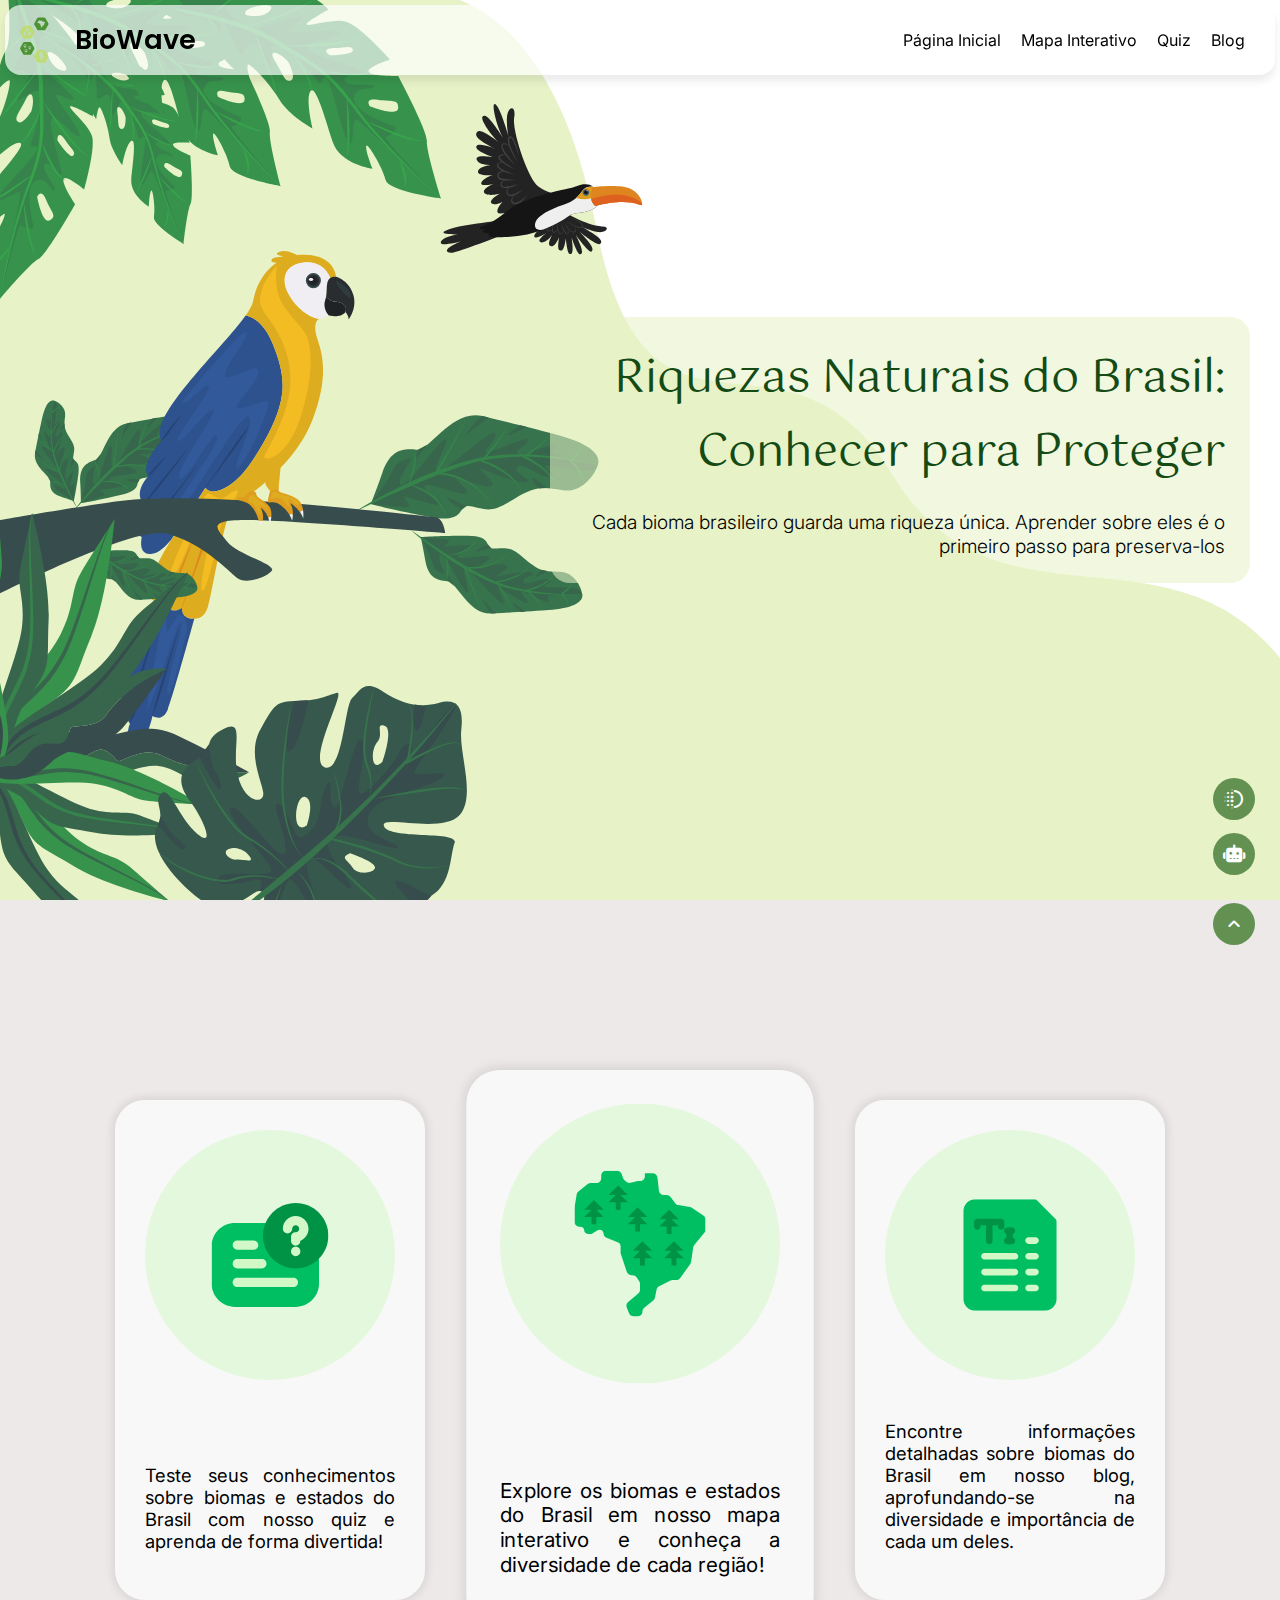
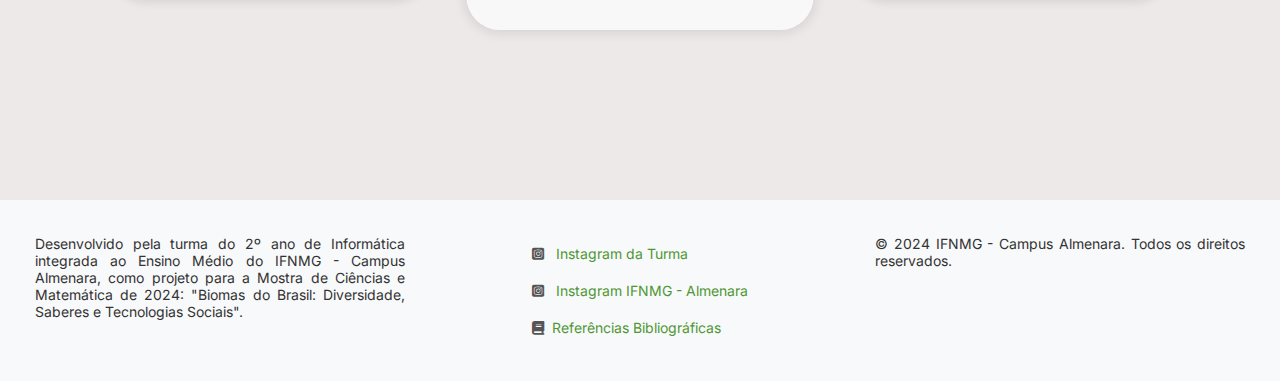
==== index.html @ 3b33828f "correção de nome, título chatbot" ====
<!DOCTYPE html>
<html lang="pt-BR">
  <head>
    <meta charset="UTF-8" />
    <meta name="viewport" content="width=device-width, initial-scale=1.0" />
    <title>Página Inicial</title>
    <link rel="stylesheet" href="source/css/global.css" />
    <link rel="stylesheet" href="source/css/initial.css" />
    <link rel="icon" href="favicon.png" type="image/png" />
  </head>
  <body>
    <!-- Começo dos elementos do Header -->
    <header>
      <div class="partesHeader">
        <img class="logo" alt="Logo do site" src="../img/logo.svg" />
        <h1 class="title">BioWave</h1>
      </div>
      <div class="partesHeader headerDireita">
        <a class="buttonHeader" href="">Página Inicial</a>
        <a class="buttonHeader" href="mapa-interativo/">Mapa Interativo</a>
        <a class="buttonHeader" href="quiz/">Quiz</a>
        <a class="buttonHeader" href="blog/">Blog</a>

        <button id="buttonMenu" class="buttonMenu" onclick="dropdown()">
          <i class="fa-solid fa-bars"></i>
        </button>
      </div>
    </header>
    <div id="menuHeader" class="menuHeader">
      <div class="menuConteudo">
        <a href="">Página Inicial</a>
        <a href="mapa-interativo/">Mapa Interativo</a>
        <a href="quiz/">Quiz</a>
        <a href="blog/">Blog</a>
      </div>
    </div>
    <!-- Fim dos elementos do Header -->

    <!-- Começo do modal -->
    <div class="modal" id="modalExpandir" style="display: none">
      <div class="conteudoModal">
        <button class="close buttonStyle" onclick="fecharModal(this)">
          <i class="fa-solid fa-xmark"></i>
        </button>
        <h1 id="title"></h1>
        <p class="text"></p>
      </div>
    </div>
    <!-- Fim do modal -->

    <!-- Começo chatbot -->
    <button
      class="btChatbot"
      onclick="abrirChatbot()"
      title="Abrir/Fechar ChatBot"
    >
      <i class="fa-solid fa-robot"></i>
    </button>
    <div class="chatbot hide" id="chatbot">
      <div class="topoChat">
        <button class="expandirChat" onclick="expandirChat(this)">
          <i class="fa-solid fa-up-right-and-down-left-from-center"></i>
        </button>
        <h2>ChatBot</h2>
      </div>

      <button class="close buttonStyle" onclick="fecharChatBot()">
        <i class="fa-solid fa-xmark"></i>
      </button>
      <div class="caixaMensagensChatbot">
        <div class="message sender">
          <p>
            Lorem ipsum dolor, sit amet consectetur adipisicing elit. Asperiores
            optio officiis, dolorem dolore cumque inventore eos laudantium ad
            in. Nam rerum in eaque placeat? Numquam eos eligendi saepe voluptate
            tempora.
          </p>
        </div>
        <div class="message receiver">
          <p>
            Lorem, ipsum dolor sit amet consectetur adipisicing elit. Aspernatur
            fuga, perspiciatis cum pariatur nemo quaerat vero sequi molestias?
            Omnis suscipit expedita optio, quo voluptate soluta aperiam fugiat
            accusamus repellendus saepe. Lorem ipsum dolor sit, amet consectetur
            adipisicing elit. Quam, cumque nam rerum aliquam culpa dolorem
            exercitationem repellendus, inventore, quidem ullam asperiores
            voluptatibus eligendi itaque temporibus possimus porro amet maiores
            accusantium!
          </p>
        </div>
        <div class="message sender">
          <p>
            Lorem ipsum dolor sit amet consectetur adipisicing elit. Vel,
            veniam! Veniam voluptatum eligendi dolor, repellat aliquam ipsam
            dolore, molestiae nesciunt non ullam est, explicabo quae. Fuga sit
            eos doloribus in?
          </p>
        </div>
        <div class="message receiver">
          <p>
            Lorem ipsum dolor sit amet consectetur adipisicing elit. Labore
            debitis nesciunt accusantium nemo aliquam rerum placeat tenetur
            libero! Laboriosam voluptatem doloremque dignissimos ea amet error
            nostrum sed iure eos architecto?
          </p>
        </div>
      </div>

      <div class="inputMensagem">
        <input
          type="text"
          id="inputText"
          placeholder="Escreva sua mensagem..."
        />
        <button class="enviarMensagem">
          <i class="fa-solid fa-paper-plane"></i>
        </button>
      </div>
    </div>
    <!-- Fim chatbot -->

    <!-- Blur switch -->
    <button
      class="blurSwitch"
      id="blurSwitch"
      onclick="blurSwitch()"
      title="Ativar/Desativar Blur"
    >
      <span class="material-symbols-rounded"> deblur </span>
    </button>
    <!-- Fim blur switch -->

    <!-- Voltar ao topo -->
    <button
      class="voltarTopo"
      id="voltarTopo"
      onclick="voltarTopo()"
      title="Voltar ao Topo"
    >
      <span class="material-symbols-rounded"> keyboard_arrow_up </span>
    </button>
    <!-- Fim voltar ao topo -->

    <main>
      <div class="containerBanner">
        <div class="banner"></div>
        <div class="floatBlock">
          <div class="title">
            Riquezas Naturais do Brasil: Conhecer para Proteger
          </div>
          Cada bioma brasileiro guarda uma riqueza única. Aprender sobre eles é
          o primeiro passo para preserva-los
        </div>
      </div>
      <div class="containerBlocks">
        <div class="block" onclick="window.location.href = 'quiz/'">
          <img src="img/inicial/3.svg" />
          <p class="titulo">
            Teste seus conhecimentos sobre biomas e estados do Brasil com nosso
            quiz e aprenda de forma divertida!
          </p>
        </div>

        <div
          class="block center"
          onclick="window.location.href = 'mapa-interativo/'"
        >
          <img src="img/inicial/1.svg" />
          <p class="titulo">
            Explore os biomas e estados do Brasil em nosso mapa interativo e
            conheça a diversidade de cada região!
          </p>
        </div>

        <div class="block">
          <img
            src="img/inicial/2.svg"
            onclick="window.location.href = 'blog/'"
          />
          <p class="titulo">
            Encontre informações detalhadas sobre biomas do Brasil em nosso
            blog, aprofundando-se na diversidade e importância de cada um deles.
          </p>
        </div>
      </div>
    </main>
    <!-- Começo footer -->
    <footer>
      <div class="blocoFooter">
        <p>
          Desenvolvido pela turma do 2º ano de Informática integrada ao Ensino
          Médio do IFNMG - Campus Almenara, como projeto para a Mostra de
          Ciências e Matemática de 2024: "Biomas do Brasil: Diversidade, Saberes
          e Tecnologias Sociais".
        </p>
      </div>
      <div class="blocoFooter">
        <div class="redesSociais">
          <span class="itemFooter"
            ><i class="fa-brands fa-square-instagram"></i>
            <a
              href="https://www.instagram.com/info0123_?igsh=MXBubXM1MjBkZDllaw=="
              >Instagram da Turma</a
            ></span
          >
          <span
            ><i class="fa-brands fa-square-instagram"></i>
            <a href="https://www.instagram.com/almenara_ifnmg/"
              >Instagram IFNMG - Almenara</a
            ></span
          >
          <span
            ><i class="fa-solid fa-book"></i
            ><a href="/referencias/">Referências Bibliográficas</a></span
          >
        </div>
      </div>
      <div class="blocoFooter">
        <p>
          &copy; 2024 IFNMG - Campus Almenara. Todos os direitos reservados.
        </p>
      </div>
    </footer>
    <!-- Fim footer -->
  </body>
  <script src="source/global.js"></script>
</html>
---- source/css/global.css ----
@import url("quiz.css");
@import url("https://fonts.googleapis.com/css2?family=Inter:wght@100;200;300;400;500;600;700;800;900&family=Poppins:wght@100;200;300;400;500;600;700;800;900&display=swap");
@import url("https://fonts.googleapis.com/css2?family=Noto+Serif:ital,wght@0,100..900;1,100..900&display=swap");
@import url("https://cdnjs.cloudflare.com/ajax/libs/font-awesome/6.6.0/css/all.min.css");
@import url("https://fonts.googleapis.com/css2?family=Material+Symbols+Rounded:opsz,wght,FILL,GRAD@24,400,1,0");
@import url("https://fonts.googleapis.com/css2?family=Gotu&display=swap");

:root {
  --cor-background: #ede9e9;
  --cor-header: #ffffffad;
  --cor-box-background: #ffffffad;
  --cor-fundo-elementos: #bcbcbca9;
  --cor-texto: #000000;
}

body {
  font-family: "Inter", sans-serif;
  margin: 0;
  background-color: var(--cor-background);
}

header {
  border-radius: 16px;
  margin: 5px;
  display: flex;
  align-items: center;
  background-color: var(--cor-header);
  justify-content: space-between;
  height: 70px;
  z-index: 5;
  backdrop-filter: blur(15px);
  box-shadow: 0px 6px 8px 0px #00000015;
  position: fixed;
  top: 0;
  width: calc(100% - 10px);
}

header .title {
  font-weight: 600;
  font-family: "Poppins", sans-serif;
}

.partesHeader {
  height: 100%;
  display: flex;
  align-items: center;
}

header .title {
  user-select: none;
  font-size: 27px;
}

header .buttonHeader {
  text-decoration: none;
  position: relative;
  background-color: #00000000;
  color: #000;
  border: none;
  cursor: pointer;
  font-size: 16px;
  margin-left: 20px;
}

header .buttonHeader::after {
  transform: translateX(-50%) translateY(5px);
  content: "";
  position: absolute;
  background-color: #326f34;
  width: 0;
  height: 1px;
  bottom: 0;
  left: 50%;
  transition: width 0.3s ease-out;
}

.buttonMenu {
  cursor: pointer;
  display: none;
  background-color: #00000000;
  font-size: 26px;
  border: none;
  color: #000;
}

.menuHeader {
  z-index: 2;
  pointer-events: none;
  opacity: 0;
  transform: translateY(-10px);
  backdrop-filter: blur(15px);
  padding: 10px;
  padding-bottom: 0px;
  border-radius: 12px;
  position: fixed;
  right: 5px;
  top: 80px;
  background-color: var(--cor-box-background);
  width: 150px;
  height: auto;
  transition: opacity 0.2s ease-out, transform 0.2s ease-out;
}

.menuHeader.show {
  pointer-events: all;
  opacity: 1;
  transform: translateY(0px);
}

.menuConteudo {
  display: flex;
  flex-direction: column;
  justify-content: center;
  align-items: center;
}

.menuConteudo a {
  margin-bottom: 10px;
  border-radius: 8px;
  padding: 10px;
  background-color: #c5c5c565;
  width: calc(100% - 20px);
  text-decoration: none;
  color: #000;
}

.partesHeader .buttonHeader:hover::after {
  width: 100%;
}

.headerDireita {
  margin-right: 30px;
}

.logo {
  margin-left: 5px;
  margin-right: 5px;
  height: calc(100% - 10px);
}

::-webkit-scrollbar {
  width: 12px;
  height: 12px;
}

::-webkit-scrollbar-thumb {
  background-color: #bbbbbb;
  border-radius: 12px;
  border-width: 5px;
  border: 2px solid transparent;
  background-clip: padding-box;
}

::-webkit-scrollbar-thumb:hover {
  background-color: #a6a9aa;
}

::-webkit-scrollbar-thumb:active {
  background-color: #8c8c8c;
}

.butonStyle {
  z-index: 2;
}
.close {
  box-shadow: 0px 0px 8px rgba(0, 0, 0, 0.234);
  position: relative;
  display: flex;
  justify-content: center;
  align-items: center;
  position: absolute;
  cursor: pointer;
  background-color: #d24747;
  color: white;
  width: 28px;
  height: 28px;
  border: 0;
  border-radius: 8px;
  transition: background-color 0.2s ease, transform 0.2s ease-in-out;
}

.modal .close {
  top: -45px;
  right: 5px;
}

.close.hide {
  display: none;
}

.close.close::before {
  box-shadow: 0px 0px 12px rgba(0, 0, 0, 0.151);
  right: -5px;
  font-size: 0px;
  text-overflow: hidden;
  color: #000;
  padding: 10px;
  border-radius: 8px;
  z-index: -1;
  display: flex;
  align-items: center;
  height: 20px;
  background-color: #ffffffc0;
  position: absolute;
  content: "";
  opacity: 0;
  width: 0;
  transition: opacity 0.2s, width 0.2s ease-out, font-size, 0.4s;
}

.modal .close::before {
  content: "Fechar Modal";
}

.chatbot .close::before {
  content: "Fechar ChatBot";
}

.chatbot .close {
  right: 0px;
  top: -40px;
}

.close:hover.close::before {
  font-size: 13px;
  opacity: 1;
  width: calc(100% + 90px);
}

.close:hover {
  background-color: #b34040;
}

.modal {
  display: flex;
  align-items: center;
  justify-content: center;
  width: 100vw;
  height: 100vh;
  background-color: #00000053;
  z-index: 1000;
  position: fixed;
  backdrop-filter: blur(15px);
}

.conteudoModal {
  margin: 10px;
  padding: 0px;
  display: flex;
  align-items: center;
  flex-direction: column;
  justify-content: flex-start;
  position: relative;
  width: 90vw;
  max-width: 1300px;
  height: auto;
  background-color: #ffffffc0;
  border-radius: 14px;
  box-shadow: 0px 8px 8px rgba(0, 0, 0, 0.234);
}

.conteudoModal .text {
  line-height: 30px;
  text-align: justify;
  padding: 25px;
  font-size: 1.1em;
  overflow-y: auto;
  border-radius: 14px;
  width: calc(100% - 100px);
  height: auto;
  background-color: #94949470;
}

.modal #title {
  width: 100%;
  height: 50px;
  font-size: 1.9em;
  text-align: center;
  text-wrap: nowrap;
  text-overflow: ellipsis;
  overflow: hidden;
}

.blurSwitch {
  cursor: pointer;
  font-size: 18px;
  display: flex;
  align-items: center;
  justify-content: center;
  color: white;
  border: none;
  outline: none;
  position: fixed;
  bottom: 80px;
  right: 25px;
  height: 42px;
  width: 42px;
  border-radius: 50%;
  background-color: #629151;
  backdrop-filter: blur(15px);
  z-index: 10;
  transition: box-shadow 0.3s ease, transform 0.2s ease-in-out;
}

.blurSwitch:hover {
  box-shadow: 0px 0px 8px rgba(0, 0, 0, 0.234);
}
.blurSwitch:active {
  transform: scale(0.9);
}

.voltarTopo {
  cursor: pointer;
  font-size: 18px;
  display: flex;
  align-items: center;
  justify-content: center;
  color: white;
  border: none;
  outline: none;
  position: fixed;
  bottom: 135px;
  right: 25px;
  height: 42px;
  width: 42px;
  border-radius: 50%;
  background-color: #629151;
  backdrop-filter: blur(15px);
  z-index: 10;
  transition: box-shadow 0.3s ease, transform 0.2s ease-in-out;
}

.voltarTopo:hover {
  box-shadow: 0px 0px 8px rgba(0, 0, 0, 0.234);
}
.voltarTopo:active {
  transform: scale(0.9);
}

.btChatbot {
  cursor: pointer;
  font-size: 18px;
  display: flex;
  align-items: center;
  justify-content: center;
  color: white;
  border: none;
  outline: none;
  position: fixed;
  bottom: 25px;
  right: 25px;
  height: 42px;
  width: 42px;
  border-radius: 50%;
  background-color: #629151;
  backdrop-filter: blur(15px);
  z-index: 10;
  transition: box-shadow 0.3s ease, transform 0.2s ease-in-out;
}

.btChatbot:hover {
  box-shadow: 0px 0px 8px rgba(0, 0, 0, 0.234);
}
.btChatbot:active {
  transform: scale(0.9);
}

.chatbot {
  display: flex;
  align-items: flex-start;
  justify-content: center;
  z-index: 11;
  position: fixed;
  background-color: var(--cor-box-background);
  border-radius: 14px;
  backdrop-filter: blur(15px);
  height: 400px;
  width: 340px;
  bottom: 90px;
  box-shadow: 0px 8px 8px rgba(0, 0, 0, 0.234);
  right: 25px;
  transform: translateX(0);
  transition: transform 0.3s ease, width 0.35s ease-in-out,
    height 0.35s ease-in-out;
  padding-top: 40px;
}

.chatbot.hide {
  transform: translateX(calc(100% + 40px));
}

.chatbot .inputMensagem {
  width: 100%;
  display: flex;
  justify-content: center;
  align-items: center;
  position: absolute;
  bottom: 0;
  height: 55px;
  border-radius: 0px 0px 14px 14px;
  background-color: #7b7b7b47;
}

.chatbot .inputMensagem #inputText {
  padding-left: 15px;
  border-radius: 30px;
  height: 30px;
  background-color: #ffffff;
  border: none;
  outline: none;
  width: 180px;
  transition: width 0.35s ease-in-out;
}

.chatbot.expandido .inputMensagem #inputText {
  width: 550px;
  max-width: calc(100% - 140px);
}

.chatbot .inputMensagem .enviarMensagem {
  cursor: pointer;
  color: white;
  display: flex;
  justify-content: center;
  align-items: center;
  background-color: #6ea55a;
  margin-left: 10px;
  border: none;
  outline: none;
  height: 32px;
  width: 32px;
  border-radius: 30px;
  transition: background-color 0.2s, transform 0.07s ease-in-out;
}

.chatbot .inputMensagem .enviarMensagem:hover {
  background-color: #629151;
}

.chatbot .inputMensagem .enviarMensagem:active {
  transform: scale(0.9);
}

.chatbot .caixaMensagensChatbot {
  width: calc(100% - 20px);
  height: calc(100% - 75px);
  border-radius: 14px;
  margin-top: 10px;
  background-color: #7b7b7b47;
}

.chatbot.expandido {
  width: 70vw;
  height: 70vh;
}

.topoChat {
  margin-top: 5px;
  width: 100%;
  display: flex;
  align-items: center;
  height: 40px;
  position: absolute;
  justify-content: space-between;
  top: 0;
}

.topoChat h2 {
  user-select: none;
  position: absolute;
  width: 100%;
  text-align: center;
}

.topoChat .expandirChat {
  cursor: pointer;
  z-index: 1;
  height: 25px;
  width: 25px;
  border-radius: 5px;
  background-color: #00000000;
  border: none;
  margin-left: 10px;
  transition: background-color 0.2s ease;
}

.topoChat .expandirChat:hover {
  background-color: #cccccc70;
}

.caixaMensagensChatbot {
  display: flex;
  flex-direction: column;
  overflow-y: scroll;
  gap: 8px;
}

.caixaMensagensChatbot::-webkit-scrollbar {
  width: 10px;
  height: 10px;
}

.caixaMensagensChatbot::-webkit-scrollbar-track {
  background: #ffffff00;
  border-radius: 10px;
}

.message {
  margin: 10px;
  position: relative;
  max-width: 210px;
  padding-left: 8px;
  padding-right: 8px;
  font-size: 13px;
  color: #333;
  box-shadow: 0 1px 3px rgba(0, 0, 0, 0.1);
  word-wrap: break-word;
  transition: max-width 0.35s ease-in-out;
}

.chatbot.expandido .message {
  max-width: calc(100% - 110px);
}

.message.sender {
  border-radius: 14px 4px 14px 14px;
  background: #d1e7dd;
  align-self: flex-end;
}

.message.receiver {
  border-radius: 4px 14px 14px 14px;
  background: #f1f0f0;
  align-self: flex-start;
}

footer {
  margin-top: 50px;
  background-color: #f8f9fa;
  padding: 20px;
  display: grid;
  grid-template-columns: repeat(auto-fit, minmax(200px, 1fr));
  gap: 20px;
}

footer .blocoFooter {
  font-size: 14px;
  padding: 15px;
  text-align: justify;
  display: flex;
  align-items: center;
  flex-direction: column;
}

footer .blocoFooter p {
  margin: 0;
  color: #333;
}

footer .blocoFooter span {
  margin: 10px 0;
}

footer .itemFooter {
  margin-bottom: 10px;
}

footer a {
  color: #4f9734;
  text-decoration: none;
}

footer a:hover {
  text-decoration: underline;
}

footer i {
  margin-right: 8px;
  color: #555;
}

footer .redesSociais {
  display: flex;
  flex-direction: column;
}

@media (min-width: 920px) {
  .conteudoModal .text {
    padding: 20px;
    width: calc(100% - 70px);
  }

  .menuHeader {
    display: none !important;
  }
}

@media (max-width: 920px) {
  .chatbot.expandido {
    width: calc(100vw - 60px);
    height: 70vh;
  }

  .partesHeader .title {
    font-size: 1.4em;
  }

  .modal #title {
    width: 100%;
    height: 50px;
    font-size: 1.5em;
    text-align: center;
    text-wrap: nowrap;
    text-overflow: ellipsis;
    overflow: hidden;
  }

  .buttonMenu {
    display: block;
  }

  .buttonHeader {
    display: none;
  }

  .conteudoModal .text {
    font-size: 1em;
  }
  .conteudoModal {
    border-radius: 0;
    width: 100%;
    height: 100%;
    margin: 0;
  }

  .modal .close {
    top: 20px;
    right: 20px;
  }
}
---- source/css/initial.css ----
main {
    display: grid;
    grid-template: auto auto auto auto auto;
    grid-template-columns: 1fr 1fr 1fr 1fr 1fr;
    row-gap: 50px;
    overflow-x: hidden; 
}

header {
    grid-column: 1 / 6;
}

footer {
    grid-column: 1 / 6;
}

.largeBlock {
    display: flex;
    align-items: center;
    justify-content: center;
    grid-column: 1 / 7;
}

.containerBanner {
    grid-column: 1 / 7;
    display: flex;
    align-items: center;
}

.banner {
    height: 100vh;
    width: 100vw;
    background-image: url('/img/inicial/Banner.svg');
    background-repeat: no-repeat;
    background-size: cover;
}

.containerBanner .floatBlock {
    max-width: 800px;
    position: absolute;
    border-radius: 20px;
    backdrop-filter: blur(10px);
    background-color: #e7f2c792;
    padding: 25px;
    right: 100px;
    font-size: 1.25rem;
    font-weight: 300;
    text-align: right;
}

.containerBanner .floatBlock .title {
    color: rgb(20, 74, 20);
    font-size: 3rem;
    font-weight: 500;
    margin-bottom: 30px;
    font-family: "Gotu";
    text-align: right;
}

.containerBlocks {
    display: flex;
    align-items: center;
    justify-content: center;
    flex-wrap: wrap;
    grid-column: 1 / 6;
    min-height: 800px;
}

.containerBlocks .block {
    background-color: var(--cor-box-background);
    width: 250px;
    height: 440px;
    padding: 30px;
    border-radius: 30px;
    margin: 30px;
    display: flex;
    align-items: center;
    justify-content: space-between;
    flex-direction: column;
    text-align: justify;
    font-size: 1.15rem;
    box-shadow: 0px 0px 10px 2px rgba(0, 0, 0, 0.101);
    transition: transform 0.3s ease, box-shadow 0.3s ease;
}

.containerBlocks .block .titulo {
    width: 100%;
}

.containerBlocks .block img {
    background-color: #d3f8c892;
    border-radius: 50%;
    margin-bottom: 20px;
    object-fit: cover;
    aspect-ratio: 4 / 4;
    width: 100%;
}

.containerBlocks .block:hover {
    box-shadow: 0px 0px 20px rgba(0, 0, 0, 0.234);
    transform: scale(1.03);
    cursor: pointer;
}

.blocoComFloat {
    position: relative;
    display: flex;
    grid-column: 1 / 2;
}

.blocoComFloat img {
    width: 100%;
}

@media (min-width: 1110px) {
    .containerBlocks .block.center {
        transform: scale(1.12);
    }
    
    .containerBlocks .block.center:hover {
        transform: scale(1.15);
    }
}

@media (max-width: 1500px) {
    .containerBanner {
        justify-content: center;
        align-items: center;
    }
    
    .containerBanner .floatBlock {
        max-width: 650px;
        margin: 30px;
        position: absolute;
        right: 0;
        font-size: 1.2rem;
    }
    
    .containerBanner .floatBlock .title {
        font-size: 2.8rem;
        margin-bottom: 20px;
    }
}

@media (max-width: 920px) {
    .containerBanner {
        justify-content: center;
        align-items: center;
    }
    
    .containerBanner .floatBlock {
        max-width: 100vw;
        margin: 30px;
        position: absolute;
        right: 0;
        font-size: 1.1rem;
        text-align: justify;
    }
    
    .containerBanner .floatBlock .title {
        font-size: 2.4rem;
        margin-bottom: 20px;
        text-align: left;
    }
}
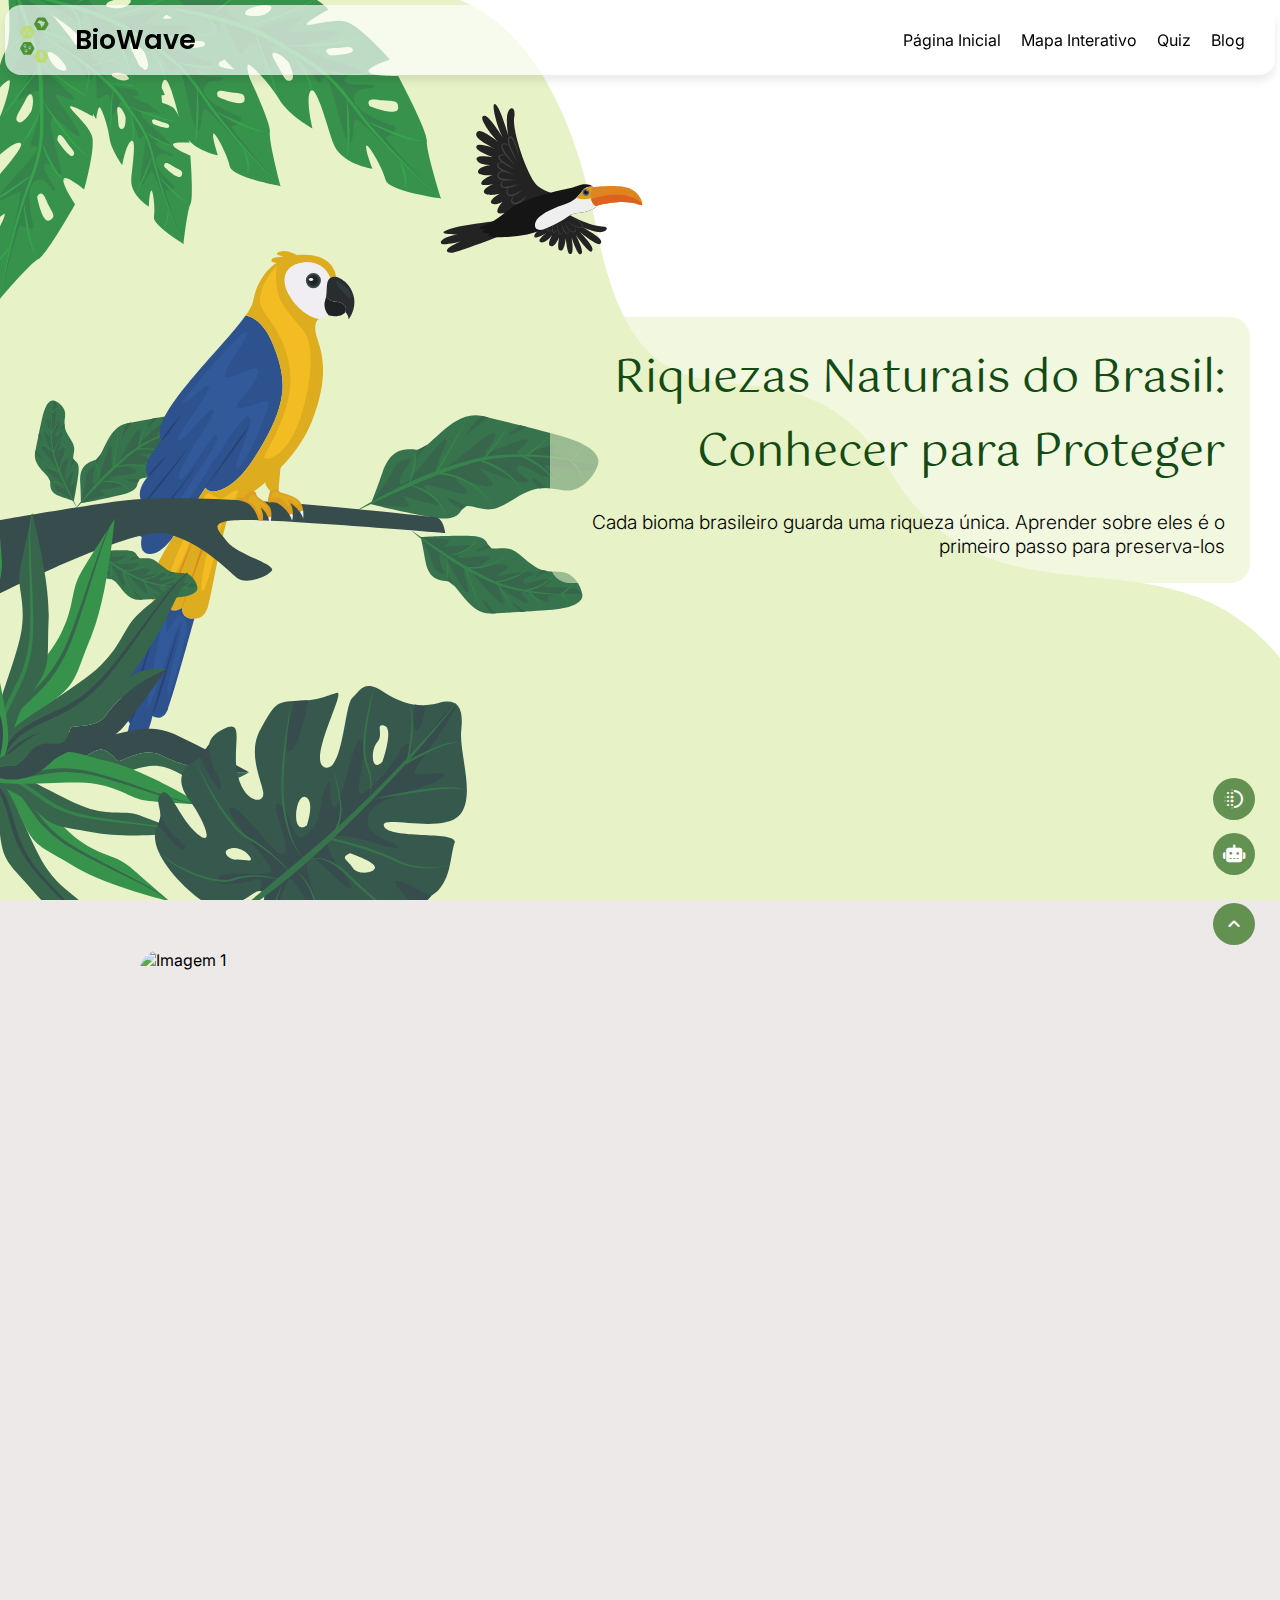
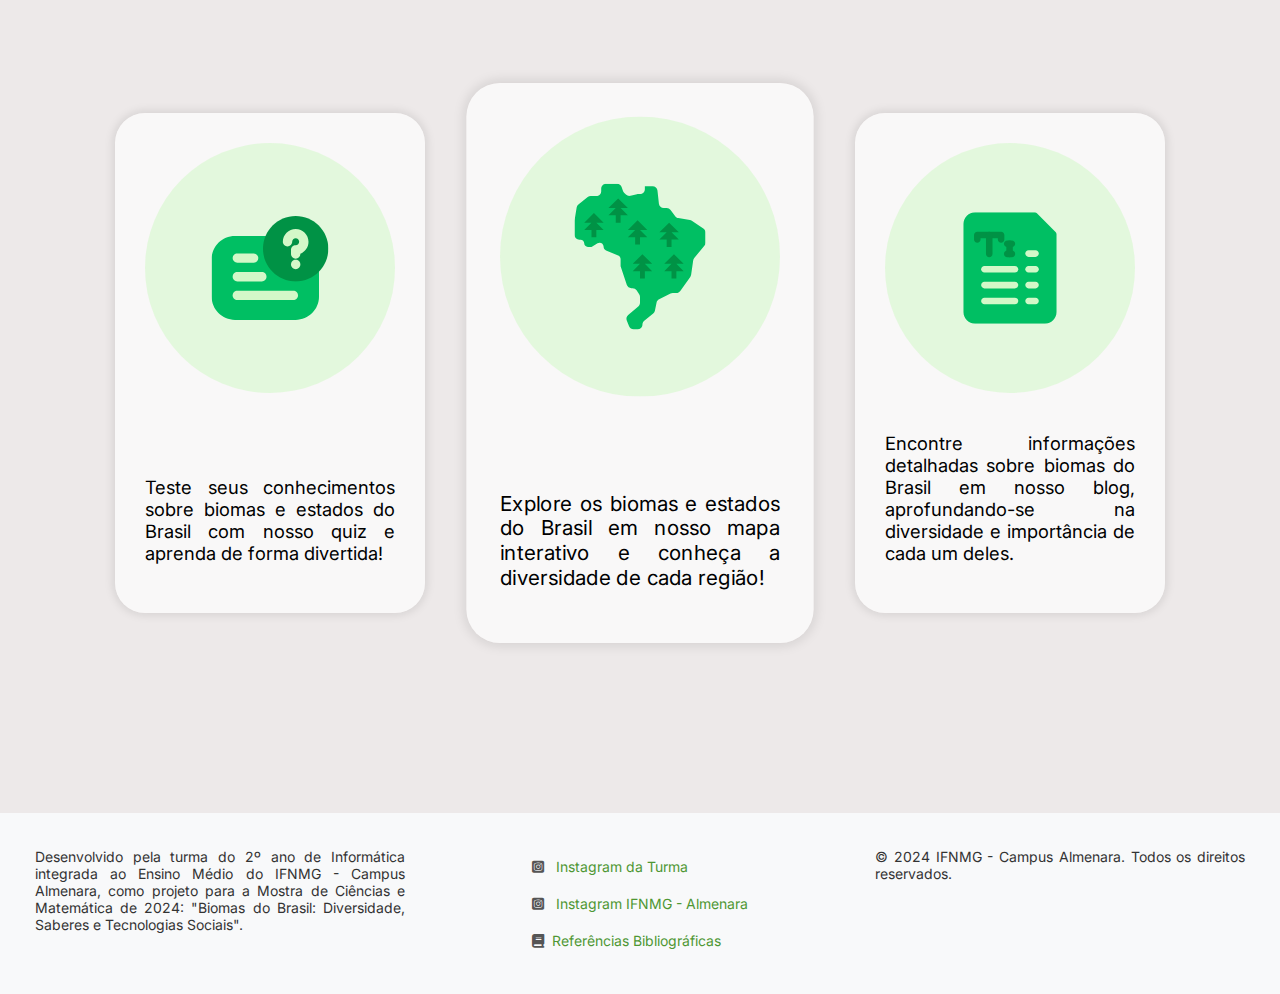
==== commit 1d14cabe: "slider adicionado" ====
--- a/index.html
+++ b/index.html
@@ -49,14 +49,18 @@
     <!-- Fim do modal -->
 
     <!-- Começo chatbot -->
+     
     <button
       class="btChatbot"
-      onclick="abrirChatbot()"
+      onclick="abrirOuFecharChatbot()"
       title="Abrir/Fechar ChatBot"
     >
       <i class="fa-solid fa-robot"></i>
     </button>
-    <div class="chatbot hide" id="chatbot">
+    <div id="corpoChatBot" class="chatbot hide">
+      <button class="close buttonStyle" onclick="fecharChatBot()">
+        <i class="fa-solid fa-xmark"></i>
+      </button>
       <div class="topoChat">
         <button class="expandirChat" onclick="expandirChat(this)">
           <i class="fa-solid fa-up-right-and-down-left-from-center"></i>
@@ -64,59 +68,53 @@
         <h2>ChatBot</h2>
       </div>
 
-      <button class="close buttonStyle" onclick="fecharChatBot()">
-        <i class="fa-solid fa-xmark"></i>
-      </button>
-      <div class="caixaMensagensChatbot">
-        <div class="message sender">
-          <p>
-            Lorem ipsum dolor, sit amet consectetur adipisicing elit. Asperiores
-            optio officiis, dolorem dolore cumque inventore eos laudantium ad
-            in. Nam rerum in eaque placeat? Numquam eos eligendi saepe voluptate
-            tempora.
-          </p>
-        </div>
-        <div class="message receiver">
-          <p>
-            Lorem, ipsum dolor sit amet consectetur adipisicing elit. Aspernatur
-            fuga, perspiciatis cum pariatur nemo quaerat vero sequi molestias?
-            Omnis suscipit expedita optio, quo voluptate soluta aperiam fugiat
-            accusamus repellendus saepe. Lorem ipsum dolor sit, amet consectetur
-            adipisicing elit. Quam, cumque nam rerum aliquam culpa dolorem
-            exercitationem repellendus, inventore, quidem ullam asperiores
-            voluptatibus eligendi itaque temporibus possimus porro amet maiores
-            accusantium!
-          </p>
-        </div>
-        <div class="message sender">
-          <p>
-            Lorem ipsum dolor sit amet consectetur adipisicing elit. Vel,
-            veniam! Veniam voluptatum eligendi dolor, repellat aliquam ipsam
-            dolore, molestiae nesciunt non ullam est, explicabo quae. Fuga sit
-            eos doloribus in?
-          </p>
-        </div>
-        <div class="message receiver">
-          <p>
-            Lorem ipsum dolor sit amet consectetur adipisicing elit. Labore
-            debitis nesciunt accusantium nemo aliquam rerum placeat tenetur
-            libero! Laboriosam voluptatem doloremque dignissimos ea amet error
-            nostrum sed iure eos architecto?
-          </p>
-        </div>
-      </div>
-
-      <div class="inputMensagem">
-        <input
-          type="text"
-          id="inputText"
-          placeholder="Escreva sua mensagem..."
-        />
-        <button class="enviarMensagem">
-          <i class="fa-solid fa-paper-plane"></i>
-        </button>
-      </div>
-    </div>
+      <div class="escolhaIcone" id="escolhaIcone">
+        <h1>Escolha um ícone:</h1>
+        <button class="botaoIcones" value="iconeAmarelo-removebg-preview.svg">
+          <img
+            src="https://raw.githubusercontent.com/Fabito02/Mostra-de-Ciencias-e-Matematica-Info-0123-2024/main/chatbot/iconeAmarelo-removebg-preview.svg"
+            alt="Ícone Amarelo"
+            class="icone"
+          />
+        </button>
+        <button class="botaoIcones" value="iconeVerde-removebg-preview.svg">
+          <img
+            src="https://raw.githubusercontent.com/Fabito02/Mostra-de-Ciencias-e-Matematica-Info-0123-2024/main/chatbot/iconeVerde-removebg-preview.svg"
+            alt="Ícone Verde"
+            class="icone"
+          />
+        </button>
+        <button class="botaoIcones" value="iconeVermelho-removebg-preview.svg">
+          <img
+            src="https://raw.githubusercontent.com/Fabito02/Mostra-de-Ciencias-e-Matematica-Info-0123-2024/main/chatbot/iconeVermelho-removebg-preview.svg"
+            alt="Ícone Vermelho"
+            class="icone"
+          />
+        </button>
+        <button class="botaoIcones" value="iconeAzul-removebg-preview.svg">
+          <img
+            src="https://raw.githubusercontent.com/Fabito02/Mostra-de-Ciencias-e-Matematica-Info-0123-2024/main/chatbot/iconeAzul-removebg-preview.svg"
+            alt="Ícone Azul"
+            class="icone"
+          />
+        </button>
+      </div>
+
+      <div class="caixaMensagensChatbot" id="caixaMensagensChatbot">
+        <div class="inputMensagem">
+          <input
+            type="text"
+            id="pergunta"
+            autocomplete="off"
+            placeholder="Pergunte algo..."
+          />
+          <button class="enviarMensagem" id="botao">
+            <i class="fa-solid fa-paper-plane"></i>
+          </button>
+        </div>
+      </div>
+    </div>
+    <script type="module" src="source/chatbot.js"></script>
     <!-- Fim chatbot -->
 
     <!-- Blur switch -->
@@ -152,6 +150,43 @@
           o primeiro passo para preserva-los
         </div>
       </div>
+
+      <!-- Slider -->
+<div class="slider">
+  <div class="slides">
+    <!-- Radio buttons -->
+    <input type="radio" name="radio-btn" id="radio1" checked>
+    <input type="radio" name="radio-btn" id="radio2">
+    <input type="radio" name="radio-btn" id="radio3">
+
+    <!-- Slide images -->
+    <div class="slide first">
+      <img src="img/imagemHoverBiomas/amazonia.jpg" alt="Imagem 1">
+    </div>
+    <div class="slide">
+      <img src="img/imagemHoverEstados/bahia.webp" alt="Imagem 2">
+    </div>
+    <div class="slide">
+      <img src="img/imagemHoverBiomas/caatinga.jpeg" alt="Imagem 3">
+    </div>
+
+    <!-- Navigation auto -->
+    <div class="navigation-auto">
+      <div class="auto-btn1"></div>
+      <div class="auto-btn2"></div>
+      <div class="auto-btn3"></div>
+    </div>
+  </div>
+
+  <div class="manual-navigation">
+    <label for="radio1" class="manual-btn"></label>
+    <label for="radio2" class="manual-btn"></label>
+    <label for="radio3" class="manual-btn"></label>
+  </div>
+</div>
+<!-- Fim do slider -->
+
+
       <div class="containerBlocks">
         <div class="block" onclick="window.location.href = 'quiz/'">
           <img src="img/inicial/3.svg" />
@@ -224,4 +259,5 @@
     <!-- Fim footer -->
   </body>
   <script src="source/global.js"></script>
+  <script src="source/initial.js"></script>
 </html>
--- a/source/css/global.css
+++ b/source/css/global.css
@@ -13,6 +13,14 @@
   --cor-texto: #000000;
 }
 
+a {
+  color: rgb(62, 153, 62);
+}
+
+a:visited {
+  color: rgb(62, 153, 62);
+}
+
 body {
   font-family: "Inter", sans-serif;
   margin: 0;
@@ -28,7 +36,7 @@
   justify-content: space-between;
   height: 70px;
   z-index: 5;
-  backdrop-filter: blur(15px);
+  backdrop-filter: blur(6px);
   box-shadow: 0px 6px 8px 0px #00000015;
   position: fixed;
   top: 0;
@@ -88,7 +96,7 @@
   pointer-events: none;
   opacity: 0;
   transform: translateY(-10px);
-  backdrop-filter: blur(15px);
+  backdrop-filter: blur(6px);
   padding: 10px;
   padding-bottom: 0px;
   border-radius: 12px;
@@ -240,7 +248,7 @@
   background-color: #00000053;
   z-index: 1000;
   position: fixed;
-  backdrop-filter: blur(15px);
+  backdrop-filter: blur(6px);
 }
 
 .conteudoModal {
@@ -297,7 +305,7 @@
   width: 42px;
   border-radius: 50%;
   background-color: #629151;
-  backdrop-filter: blur(15px);
+  backdrop-filter: blur(6px);
   z-index: 10;
   transition: box-shadow 0.3s ease, transform 0.2s ease-in-out;
 }
@@ -325,7 +333,7 @@
   width: 42px;
   border-radius: 50%;
   background-color: #629151;
-  backdrop-filter: blur(15px);
+  backdrop-filter: blur(6px);
   z-index: 10;
   transition: box-shadow 0.3s ease, transform 0.2s ease-in-out;
 }
@@ -353,7 +361,7 @@
   width: 42px;
   border-radius: 50%;
   background-color: #629151;
-  backdrop-filter: blur(15px);
+  backdrop-filter: blur(6px);
   z-index: 10;
   transition: box-shadow 0.3s ease, transform 0.2s ease-in-out;
 }
@@ -365,173 +373,13 @@
   transform: scale(0.9);
 }
 
-.chatbot {
-  display: flex;
-  align-items: flex-start;
-  justify-content: center;
+
+#chatIframe {
+  position: fixed;
+  width: 100%;
+  height: 100%;
+  border: none;
   z-index: 11;
-  position: fixed;
-  background-color: var(--cor-box-background);
-  border-radius: 14px;
-  backdrop-filter: blur(15px);
-  height: 400px;
-  width: 340px;
-  bottom: 90px;
-  box-shadow: 0px 8px 8px rgba(0, 0, 0, 0.234);
-  right: 25px;
-  transform: translateX(0);
-  transition: transform 0.3s ease, width 0.35s ease-in-out,
-    height 0.35s ease-in-out;
-  padding-top: 40px;
-}
-
-.chatbot.hide {
-  transform: translateX(calc(100% + 40px));
-}
-
-.chatbot .inputMensagem {
-  width: 100%;
-  display: flex;
-  justify-content: center;
-  align-items: center;
-  position: absolute;
-  bottom: 0;
-  height: 55px;
-  border-radius: 0px 0px 14px 14px;
-  background-color: #7b7b7b47;
-}
-
-.chatbot .inputMensagem #inputText {
-  padding-left: 15px;
-  border-radius: 30px;
-  height: 30px;
-  background-color: #ffffff;
-  border: none;
-  outline: none;
-  width: 180px;
-  transition: width 0.35s ease-in-out;
-}
-
-.chatbot.expandido .inputMensagem #inputText {
-  width: 550px;
-  max-width: calc(100% - 140px);
-}
-
-.chatbot .inputMensagem .enviarMensagem {
-  cursor: pointer;
-  color: white;
-  display: flex;
-  justify-content: center;
-  align-items: center;
-  background-color: #6ea55a;
-  margin-left: 10px;
-  border: none;
-  outline: none;
-  height: 32px;
-  width: 32px;
-  border-radius: 30px;
-  transition: background-color 0.2s, transform 0.07s ease-in-out;
-}
-
-.chatbot .inputMensagem .enviarMensagem:hover {
-  background-color: #629151;
-}
-
-.chatbot .inputMensagem .enviarMensagem:active {
-  transform: scale(0.9);
-}
-
-.chatbot .caixaMensagensChatbot {
-  width: calc(100% - 20px);
-  height: calc(100% - 75px);
-  border-radius: 14px;
-  margin-top: 10px;
-  background-color: #7b7b7b47;
-}
-
-.chatbot.expandido {
-  width: 70vw;
-  height: 70vh;
-}
-
-.topoChat {
-  margin-top: 5px;
-  width: 100%;
-  display: flex;
-  align-items: center;
-  height: 40px;
-  position: absolute;
-  justify-content: space-between;
-  top: 0;
-}
-
-.topoChat h2 {
-  user-select: none;
-  position: absolute;
-  width: 100%;
-  text-align: center;
-}
-
-.topoChat .expandirChat {
-  cursor: pointer;
-  z-index: 1;
-  height: 25px;
-  width: 25px;
-  border-radius: 5px;
-  background-color: #00000000;
-  border: none;
-  margin-left: 10px;
-  transition: background-color 0.2s ease;
-}
-
-.topoChat .expandirChat:hover {
-  background-color: #cccccc70;
-}
-
-.caixaMensagensChatbot {
-  display: flex;
-  flex-direction: column;
-  overflow-y: scroll;
-  gap: 8px;
-}
-
-.caixaMensagensChatbot::-webkit-scrollbar {
-  width: 10px;
-  height: 10px;
-}
-
-.caixaMensagensChatbot::-webkit-scrollbar-track {
-  background: #ffffff00;
-  border-radius: 10px;
-}
-
-.message {
-  margin: 10px;
-  position: relative;
-  max-width: 210px;
-  padding-left: 8px;
-  padding-right: 8px;
-  font-size: 13px;
-  color: #333;
-  box-shadow: 0 1px 3px rgba(0, 0, 0, 0.1);
-  word-wrap: break-word;
-  transition: max-width 0.35s ease-in-out;
-}
-
-.chatbot.expandido .message {
-  max-width: calc(100% - 110px);
-}
-
-.message.sender {
-  border-radius: 14px 4px 14px 14px;
-  background: #d1e7dd;
-  align-self: flex-end;
-}
-
-.message.receiver {
-  border-radius: 4px 14px 14px 14px;
-  background: #f1f0f0;
-  align-self: flex-start;
 }
 
 footer {
@@ -596,10 +444,6 @@
 }
 
 @media (max-width: 920px) {
-  .chatbot.expandido {
-    width: calc(100vw - 60px);
-    height: 70vh;
-  }
 
   .partesHeader .title {
     font-size: 1.4em;
@@ -638,3 +482,263 @@
     right: 20px;
   }
 }
+
+
+
+/* Chatbot */
+
+.conteinerIconeChat,
+.conteinerIconeUsuario,
+.iconeImg, .icone {
+  width: 35px;
+  height: 35px;
+  border-radius: 50%;
+  aspect-ratio: 4 / 4;
+}
+
+#icone {
+  width: 100%;
+  height: 100%;
+}
+
+.escolhaIcone {
+  font-size: 10px;
+  position: absolute;
+  align-self: center;
+  text-align: center;
+  background-color: #ffffff;
+  border-radius: 16px;
+  width: calc(100% - 80px);
+  max-width: 300px;
+  padding: 20px;
+}
+
+.botaoIcones {
+  border: none;
+  border-radius: 90px;
+  padding: 0px;
+  width: 40px;
+  height: 40px;
+  transition: transform 0.2s ease;
+  margin: 2px;
+  cursor: pointer;
+}
+.botaoIcones:hover {
+  transform: scale(1.1);
+}
+
+.iconeRobo {
+  height: 70px;
+  width: 70px;
+}
+.animacao3Pontos {
+  height: 30px;
+  width: 30px;
+  filter: brightness(50%);
+}
+
+.chatbot {
+  display: flex;
+  justify-content: center;
+  background-color: var(--cor-box-background);
+  border-radius: 14px;
+  backdrop-filter: blur(6px);
+  height: 400px;
+  width: 340px;
+  box-shadow: 0px 8px 8px rgba(0, 0, 0, 0.234);
+  transform: translateX(0);
+  transition: transform 0.3s ease, width 0.35s ease-in-out, height 0.35s ease-in-out;
+  padding-top: 40px;
+  position: fixed;
+  right: 20px;
+  bottom: 90px;
+  z-index: 11;
+}
+
+.chatbot.hide {
+  transform: translateX(calc(100% + 40px));
+}
+
+.chatbot .inputMensagem {
+  width: 100%;
+  display: flex;
+  justify-content: center;
+  align-items: center;
+  position: absolute;
+  bottom: 0;
+  height: 55px;
+  border-radius: 0px 0px 14px 14px;
+  background-color: #7b7b7b47;
+  transform: translateX(-10px);
+}
+
+.chatbot .inputMensagem #pergunta {
+  padding-left: 15px;
+  border-radius: 30px;
+  height: 30px;
+  background-color: #ffffff;
+  border: none;
+  outline: none;
+  width: 180px;
+  transition: width 0.35s ease-in-out;
+}
+
+.chatbot.expandido .inputMensagem #pergunta {
+  width: 550px;
+  max-width: calc(100% - 140px);
+}
+
+.chatbot .inputMensagem .enviarMensagem {
+  cursor: pointer;
+  color: white;
+  display: flex;
+  justify-content: center;
+  align-items: center;
+  background-color: #6ea55a;
+  margin-left: 10px;
+  border: none;
+  outline: none;
+  height: 32px;
+  width: 32px;
+  border-radius: 30px;
+  transition: background-color 0.2s, transform 0.07s ease-in-out;
+}
+
+.chatbot .inputMensagem .enviarMensagem:hover {
+  background-color: #629151;
+}
+
+.chatbot .inputMensagem .enviarMensagem:active {
+  transform: scale(0.9);
+}
+
+.chatbot .caixaMensagensChatbot {
+  width: calc(100% - 20px);
+  height: calc(100% - 75px);
+  border-radius: 14px;
+  margin-top: 10px;
+  background-color: #7b7b7b47;
+}
+
+.chatbot.expandido {
+  width: 70vw;
+  height: 70vh;
+}
+
+.topoChat {
+  margin-top: 5px;
+  width: 100%;
+  display: flex;
+  align-items: center;
+  height: 40px;
+  position: absolute;
+  justify-content: space-between;
+  top: 0;
+}
+
+.topoChat h2 {
+  user-select: none;
+  position: absolute;
+  width: 100%;
+  text-align: center;
+}
+
+.topoChat .expandirChat {
+  cursor: pointer;
+  z-index: 1;
+  height: 25px;
+  width: 25px;
+  border-radius: 5px;
+  background-color: #00000000;
+  border: none;
+  margin-left: 10px;
+  transition: background-color 0.2s ease;
+}
+
+.topoChat .expandirChat:hover {
+  background-color: #cccccc70;
+}
+
+.caixaMensagensChatbot {
+  display: flex;
+  flex-direction: column;
+  overflow-y: scroll;
+  gap: 8px;
+}
+
+.caixaMensagensChatbot::-webkit-scrollbar {
+  width: 10px;
+  height: 10px;
+}
+
+.caixaMensagensChatbot::-webkit-scrollbar-track {
+  background: #ffffff00;
+  border-radius: 10px;
+}
+
+.chatbot.expandido .RespostaDoChatBot,
+.chatbot.expandido .PerguntasDousuario {
+  max-width: calc(100% - 110px);
+}
+
+.divPaiRespostaDoChatBot,
+.divPaiPergunta {
+  display: flex;
+}
+
+.divPaiRespostaDoChatBot {
+  display: flex;
+  width: calc(100% - 10px);
+  justify-content: flex-start;
+  margin-left: 10px;
+}
+
+.divPaiPergunta {
+  display: flex;
+  width: calc(100% - 10px);
+  justify-content: flex-end;
+  margin-right: 10px;
+}
+
+.PerguntasDousuario {
+  border-radius: 14px 4px 14px 14px;
+  background: #d4fac5;
+  margin: 10px;
+  max-width: 210px;
+  padding-left: 8px;
+  padding-right: 8px;
+  font-size: 13px;
+  color: #333;
+  box-shadow: 0 1px 3px rgba(0, 0, 0, 0.1);
+  word-wrap: break-word;
+  padding: 10px;
+  transition: max-width 0.35s ease-in-out;
+}
+
+.RespostaDoChatBot {
+  border-radius: 4px 14px 14px 14px;
+  background: #f1f0f0;
+  margin: 10px;
+  max-width: 210px;
+  padding-left: 8px;
+  padding-right: 8px;
+  font-size: 13px;
+  color: #333;
+  box-shadow: 0 1px 3px rgba(0, 0, 0, 0.1);
+  word-wrap: break-word;
+  padding: 10px;
+  transition: max-width 0.35s ease-in-out;
+}
+
+.containerPerguntasERespostas {
+  width: 100%;
+}
+
+@media (max-width: 920px) {
+  .chatbot.expandido {
+    width: calc(100vw - 60px);
+    height: 70vh;
+  }
+}
+
+/* Fim Chatbot */--- a/source/css/initial.css
+++ b/source/css/initial.css
@@ -1,165 +1,312 @@
 main {
-    display: grid;
-    grid-template: auto auto auto auto auto;
-    grid-template-columns: 1fr 1fr 1fr 1fr 1fr;
-    row-gap: 50px;
-    overflow-x: hidden; 
+  display: grid;
+  grid-template: auto auto auto auto auto;
+  grid-template-columns: 1fr 1fr 1fr 1fr 1fr;
+  row-gap: 50px;
+  overflow-x: hidden;
 }
 
 header {
-    grid-column: 1 / 6;
+  grid-column: 1 / 6;
 }
 
 footer {
-    grid-column: 1 / 6;
+  grid-column: 1 / 6;
 }
 
 .largeBlock {
-    display: flex;
+  display: flex;
+  align-items: center;
+  justify-content: center;
+  grid-column: 1 / 7;
+}
+
+.containerBanner {
+  grid-column: 1 / 7;
+  display: flex;
+  align-items: center;
+}
+
+.banner {
+  height: 100vh;
+  width: 100vw;
+  background-image: url("/img/inicial/Banner.svg");
+  background-repeat: no-repeat;
+  background-size: cover;
+}
+
+.containerBanner .floatBlock {
+  max-width: 800px;
+  position: absolute;
+  border-radius: 20px;
+  backdrop-filter: blur(6px);
+  background-color: #e7f2c792;
+  padding: 25px;
+  right: 100px;
+  font-size: 1.25rem;
+  font-weight: 300;
+  text-align: right;
+}
+
+.containerBanner .floatBlock .title {
+  color: rgb(20, 74, 20);
+  font-size: 3rem;
+  font-weight: 500;
+  margin-bottom: 30px;
+  font-family: "Gotu";
+  text-align: right;
+}
+
+.containerBlocks {
+  display: flex;
+  align-items: center;
+  justify-content: center;
+  flex-wrap: wrap;
+  grid-column: 1 / 6;
+  min-height: 800px;
+}
+
+.containerBlocks .block {
+  background-color: var(--cor-box-background);
+  width: 250px;
+  height: 440px;
+  padding: 30px;
+  border-radius: 30px;
+  margin: 30px;
+  display: flex;
+  align-items: center;
+  justify-content: space-between;
+  flex-direction: column;
+  text-align: justify;
+  font-size: 1.15rem;
+  box-shadow: 0px 0px 10px 2px rgba(0, 0, 0, 0.101);
+  transition: transform 0.3s ease, box-shadow 0.3s ease;
+}
+
+.containerBlocks .block .titulo {
+  width: 100%;
+}
+
+.containerBlocks .block img {
+  background-color: #d3f8c892;
+  border-radius: 50%;
+  margin-bottom: 20px;
+  object-fit: cover;
+  aspect-ratio: 4 / 4;
+  width: 100%;
+}
+
+.containerBlocks .block:hover {
+  box-shadow: 0px 0px 20px rgba(0, 0, 0, 0.234);
+  transform: scale(1.03);
+  cursor: pointer;
+}
+
+.blocoComFloat {
+  position: relative;
+  display: flex;
+  grid-column: 1 / 2;
+}
+
+.blocoComFloat img {
+  width: 100%;
+}
+
+.slider {
+  position: relative;
+  margin: 0 auto;
+  width: 90vw;
+  aspect-ratio: 16 / 9;
+  max-width: 1000px;
+  overflow: hidden;
+  border-radius: 20px;
+  grid-column: 1 / 7;
+}
+
+.slides {
+  width: 800%;
+  height: 100%;
+  display: flex;
+}
+
+.slides input {
+  display: none;
+}
+
+.slide {
+  position: relative;
+  transition: 1.5s;
+  width: 90vw;
+  aspect-ratio: 16 / 9;
+  max-width: 1000px;
+}
+
+.slide img{
+  width: 100%;
+  height: 100%;
+  object-fit: cover;
+}
+
+.manual-navigation {
+  position: absolute;
+  width: 100%;
+  margin-top: -20px;
+  display: flex;
+  display: none;
+  justify-content: center;
+}
+
+.manual-btn {
+  border: 1px solid #ffffff;
+  padding: 5px;
+  border-radius: 10px;
+  cursor: pointer;
+  transition: 0.5s;
+}
+
+.manual-btn:not(:last-child) {
+  margin-right: 10px;
+}
+
+.manual-btn:hover {
+  background-color: #b7ffac;
+}
+
+#radio1:checked~.first {
+  margin-left: 0;
+}
+
+#radio2:checked~.first {
+  margin-left: calc(-100% / 8);
+}
+
+#radio3:checked~.first {
+  margin-left: calc((-100% / 8) * 2);
+}
+
+#radio4:checked~.first {
+  margin-left: calc((-100% / 8) * 3);
+}
+
+#radio5:checked~.first {
+  margin-left: calc((-100% / 8) * 4);
+}
+
+#radio6:checked~.first {
+  margin-left: calc((-100% / 8) * 5);
+}
+
+#radio7:checked~.first {
+  margin-left: calc((-100% / 8) * 6);
+}
+
+#radio8:checked~.first {
+  margin-left: calc((-100% / 8) * 7);
+}
+
+.navigation-auto div {
+  border: 1px solid #000;
+  padding: 5px;
+  border-radius: 10px;
+  cursor: pointer;
+  transition: 0.5s;
+}
+
+.navigation-auto {
+  position: absolute;
+  width: 100%;
+  margin-top: calc(100% - 55%);
+  display: flex;
+  display: none;
+  justify-content: center;
+}
+
+.navigation-auto div:not(:last-child) {
+  margin-right: 10px;
+}
+
+#radio1:checked~.navigation-auto .auto-btn1 {
+  background-color: #909090;
+}
+
+#radio2:checked~.navigation-auto .auto-btn2 {
+  background-color: #909090;
+}
+
+#radio3:checked~.navigation-auto .auto-btn3 {
+  background-color: #909090;
+}
+
+#radio4:checked~.navigation-auto .auto-btn4 {
+  background-color: #909090;
+}
+
+#radio5:checked~.navigation-auto .auto-btn5 {
+  background-color: #909090;
+}
+
+#radio6:checked~.navigation-auto .auto-btn6 {
+  background-color: #909090;
+}
+
+#radio7:checked~.navigation-auto .auto-btn7 {
+  background-color: #909090;
+}
+
+#radio8:checked~.navigation-auto .auto-btn8 {
+  background-color: #909090;
+}
+
+/* Para auterar o tamanho do slider deve se mexer no slider (width, height), slides (width, height), slide (width), #radio:checked, */
+
+@media (min-width: 1110px) {
+  .containerBlocks .block.center {
+    transform: scale(1.12);
+  }
+
+  .containerBlocks .block.center:hover {
+    transform: scale(1.15);
+  }
+}
+
+@media (max-width: 1500px) {
+  .containerBanner {
+    justify-content: center;
     align-items: center;
+  }
+
+  .containerBanner .floatBlock {
+    max-width: 650px;
+    margin: 30px;
+    position: absolute;
+    right: 0;
+    font-size: 1.2rem;
+  }
+
+  .containerBanner .floatBlock .title {
+    font-size: 2.8rem;
+    margin-bottom: 20px;
+  }
+}
+
+@media (max-width: 920px) {
+  .containerBanner {
     justify-content: center;
-    grid-column: 1 / 7;
-}
-
-.containerBanner {
-    grid-column: 1 / 7;
-    display: flex;
     align-items: center;
-}
-
-.banner {
-    height: 100vh;
-    width: 100vw;
-    background-image: url('/img/inicial/Banner.svg');
-    background-repeat: no-repeat;
-    background-size: cover;
-}
-
-.containerBanner .floatBlock {
-    max-width: 800px;
+  }
+
+  .containerBanner .floatBlock {
+    max-width: 100vw;
+    margin: 30px;
     position: absolute;
-    border-radius: 20px;
-    backdrop-filter: blur(10px);
-    background-color: #e7f2c792;
-    padding: 25px;
-    right: 100px;
-    font-size: 1.25rem;
-    font-weight: 300;
-    text-align: right;
-}
-
-.containerBanner .floatBlock .title {
-    color: rgb(20, 74, 20);
-    font-size: 3rem;
-    font-weight: 500;
-    margin-bottom: 30px;
-    font-family: "Gotu";
-    text-align: right;
-}
-
-.containerBlocks {
-    display: flex;
-    align-items: center;
-    justify-content: center;
-    flex-wrap: wrap;
-    grid-column: 1 / 6;
-    min-height: 800px;
-}
-
-.containerBlocks .block {
-    background-color: var(--cor-box-background);
-    width: 250px;
-    height: 440px;
-    padding: 30px;
-    border-radius: 30px;
-    margin: 30px;
-    display: flex;
-    align-items: center;
-    justify-content: space-between;
-    flex-direction: column;
+    right: 0;
+    font-size: 1.1rem;
     text-align: justify;
-    font-size: 1.15rem;
-    box-shadow: 0px 0px 10px 2px rgba(0, 0, 0, 0.101);
-    transition: transform 0.3s ease, box-shadow 0.3s ease;
-}
-
-.containerBlocks .block .titulo {
-    width: 100%;
-}
-
-.containerBlocks .block img {
-    background-color: #d3f8c892;
-    border-radius: 50%;
+  }
+
+  .containerBanner .floatBlock .title {
+    font-size: 2.4rem;
     margin-bottom: 20px;
-    object-fit: cover;
-    aspect-ratio: 4 / 4;
-    width: 100%;
-}
-
-.containerBlocks .block:hover {
-    box-shadow: 0px 0px 20px rgba(0, 0, 0, 0.234);
-    transform: scale(1.03);
-    cursor: pointer;
-}
-
-.blocoComFloat {
-    position: relative;
-    display: flex;
-    grid-column: 1 / 2;
-}
-
-.blocoComFloat img {
-    width: 100%;
-}
-
-@media (min-width: 1110px) {
-    .containerBlocks .block.center {
-        transform: scale(1.12);
-    }
-    
-    .containerBlocks .block.center:hover {
-        transform: scale(1.15);
-    }
-}
-
-@media (max-width: 1500px) {
-    .containerBanner {
-        justify-content: center;
-        align-items: center;
-    }
-    
-    .containerBanner .floatBlock {
-        max-width: 650px;
-        margin: 30px;
-        position: absolute;
-        right: 0;
-        font-size: 1.2rem;
-    }
-    
-    .containerBanner .floatBlock .title {
-        font-size: 2.8rem;
-        margin-bottom: 20px;
-    }
-}
-
-@media (max-width: 920px) {
-    .containerBanner {
-        justify-content: center;
-        align-items: center;
-    }
-    
-    .containerBanner .floatBlock {
-        max-width: 100vw;
-        margin: 30px;
-        position: absolute;
-        right: 0;
-        font-size: 1.1rem;
-        text-align: justify;
-    }
-    
-    .containerBanner .floatBlock .title {
-        font-size: 2.4rem;
-        margin-bottom: 20px;
-        text-align: left;
-    }
-}+    text-align: left;
+  }
+}
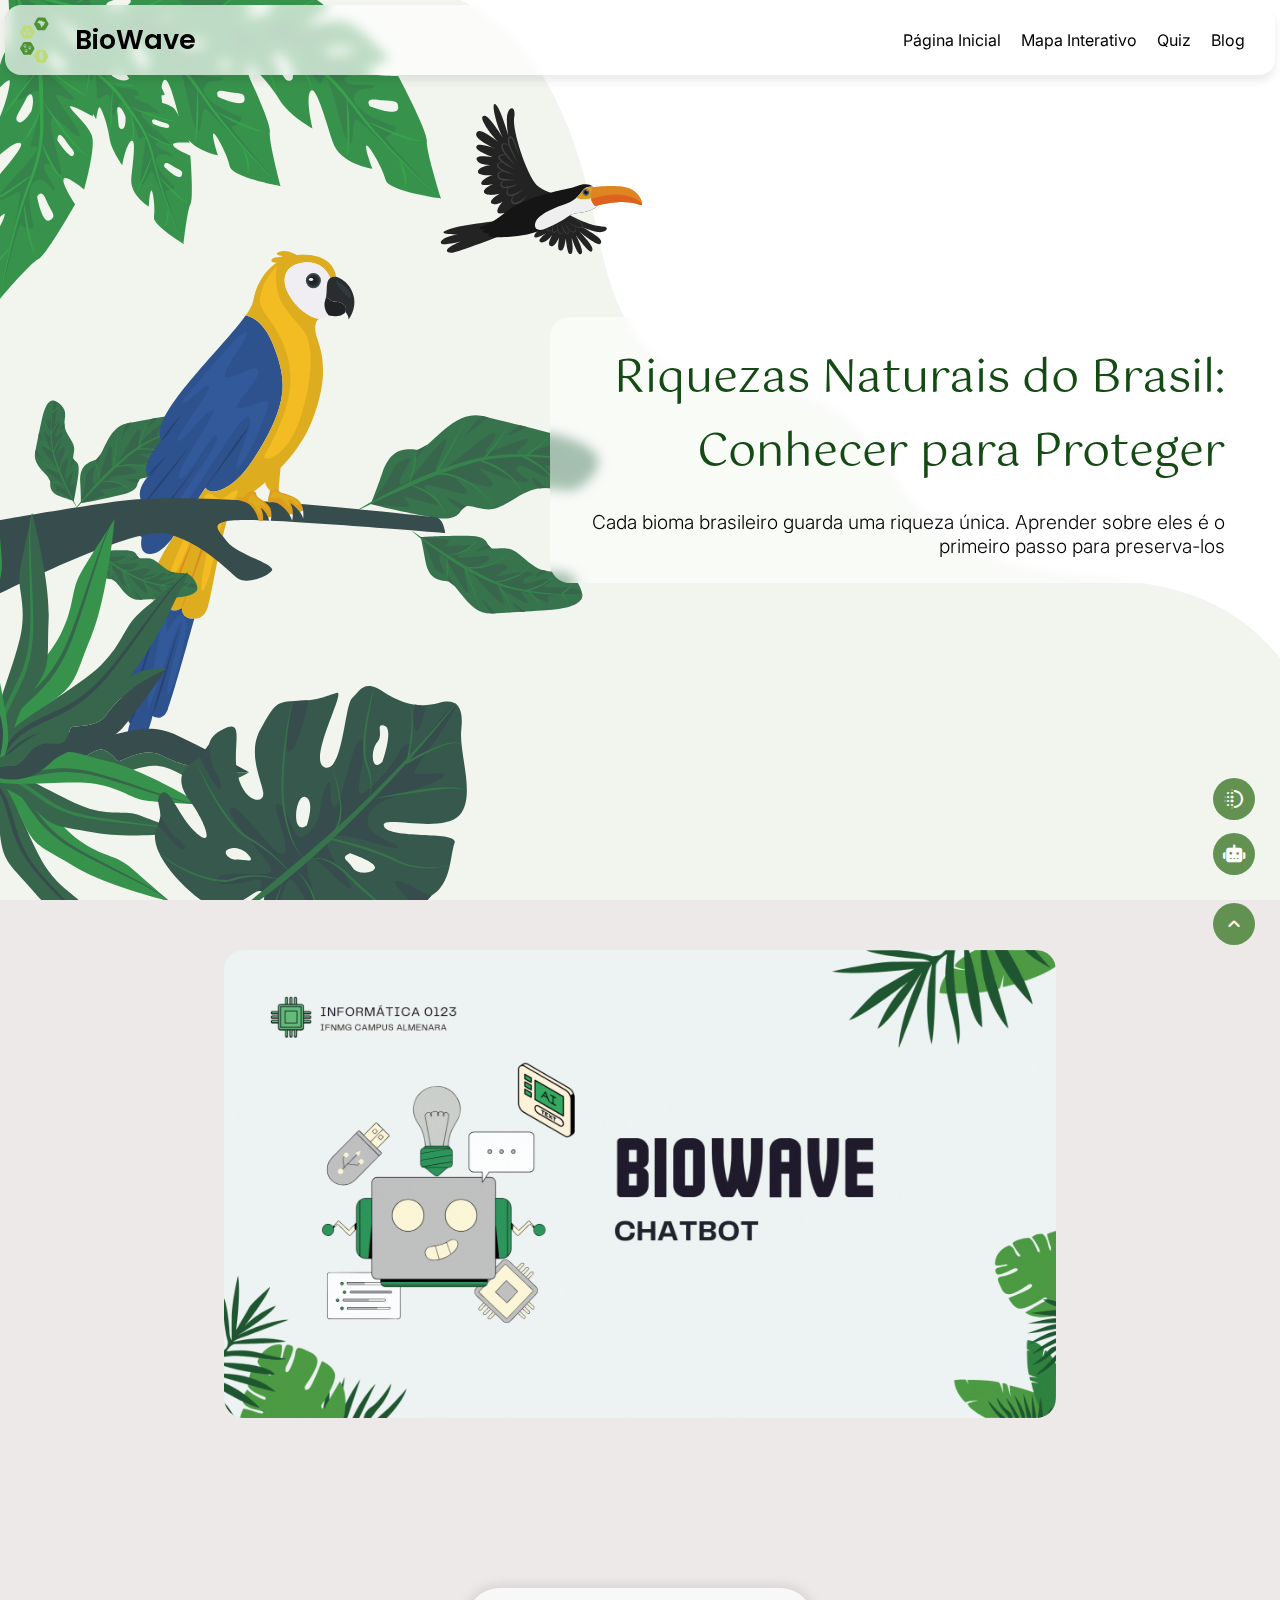
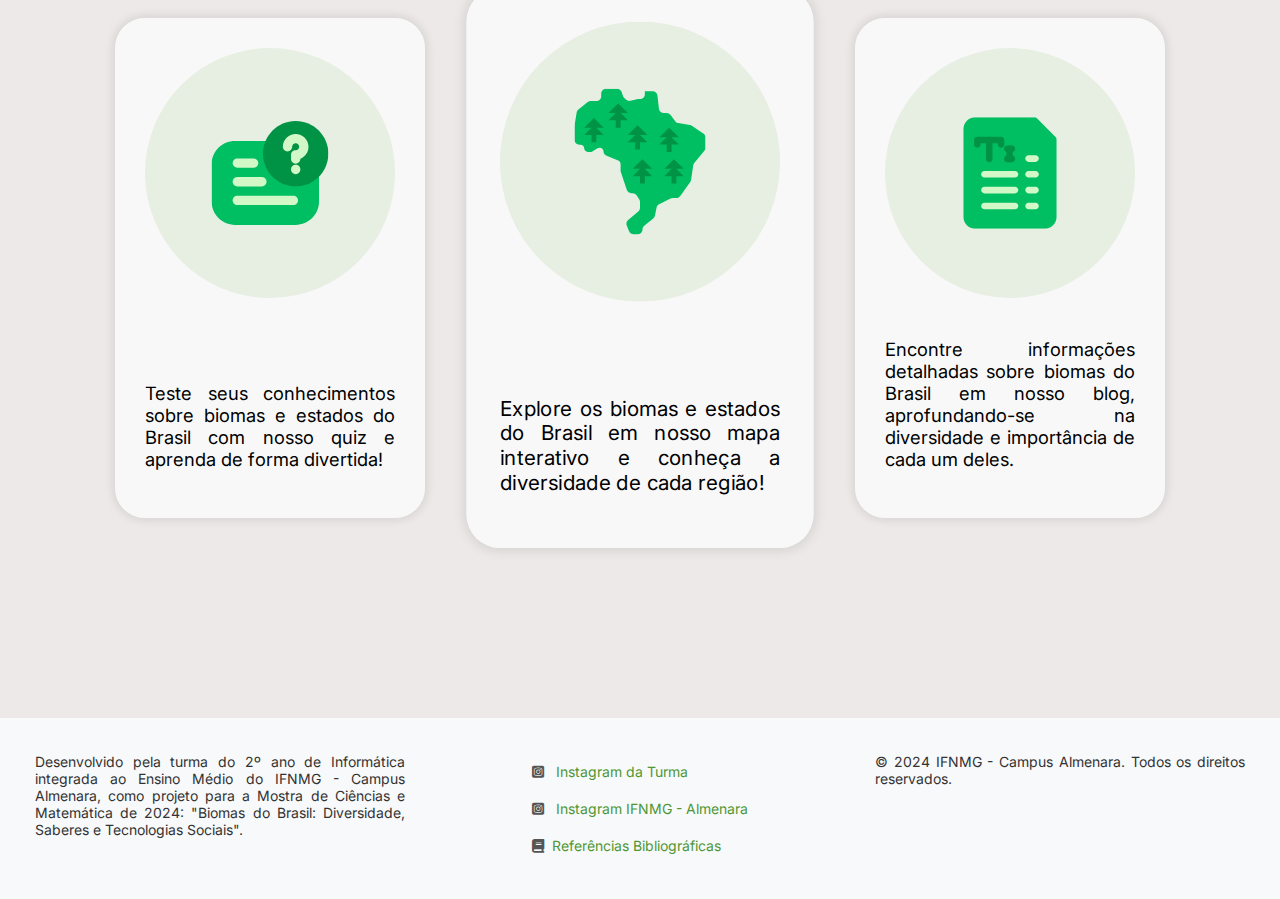
==== commit 687bc7fb: "novos estilos, novo slide, correções e compressão de imagens" ====
--- a/index.html
+++ b/index.html
@@ -158,16 +158,20 @@
     <input type="radio" name="radio-btn" id="radio1" checked>
     <input type="radio" name="radio-btn" id="radio2">
     <input type="radio" name="radio-btn" id="radio3">
+    <input type="radio" name="radio-btn" id="radio4">
 
     <!-- Slide images -->
     <div class="slide first">
-      <img src="img/imagemHoverBiomas/amazonia.jpg" alt="Imagem 1">
+      <img src="img/slides/1.gif" alt="Imagem 1">
     </div>
     <div class="slide">
-      <img src="img/imagemHoverEstados/bahia.webp" alt="Imagem 2">
+      <img src="img/slides/2.gif" alt="Imagem 2">
     </div>
     <div class="slide">
-      <img src="img/imagemHoverBiomas/caatinga.jpeg" alt="Imagem 3">
+      <img src="img/slides/3.gif" alt="Imagem 3">
+    </div>
+    <div class="slide">
+      <img src="img/slides/4.gif" alt="Imagem 4">
     </div>
 
     <!-- Navigation auto -->
@@ -175,6 +179,7 @@
       <div class="auto-btn1"></div>
       <div class="auto-btn2"></div>
       <div class="auto-btn3"></div>
+      <div class="auto-btn4"></div>
     </div>
   </div>
 
@@ -182,6 +187,7 @@
     <label for="radio1" class="manual-btn"></label>
     <label for="radio2" class="manual-btn"></label>
     <label for="radio3" class="manual-btn"></label>
+    <label for="radio4" class="manual-btn"></label>
   </div>
 </div>
 <!-- Fim do slider -->
--- a/source/css/initial.css
+++ b/source/css/initial.css
@@ -40,7 +40,7 @@
   position: absolute;
   border-radius: 20px;
   backdrop-filter: blur(6px);
-  background-color: #e7f2c792;
+  background-color: #ffffff8d;
   padding: 25px;
   right: 100px;
   font-size: 1.25rem;
@@ -88,7 +88,7 @@
 }
 
 .containerBlocks .block img {
-  background-color: #d3f8c892;
+  background-color: #e7eee2;
   border-radius: 50%;
   margin-bottom: 20px;
   object-fit: cover;
@@ -117,7 +117,7 @@
   margin: 0 auto;
   width: 90vw;
   aspect-ratio: 16 / 9;
-  max-width: 1000px;
+  max-width: 65vw;
   overflow: hidden;
   border-radius: 20px;
   grid-column: 1 / 7;
@@ -138,10 +138,10 @@
   transition: 1.5s;
   width: 90vw;
   aspect-ratio: 16 / 9;
-  max-width: 1000px;
-}
-
-.slide img{
+  max-width: 65vw;
+}
+
+.slide img {
   width: 100%;
   height: 100%;
   object-fit: cover;
@@ -172,35 +172,35 @@
   background-color: #b7ffac;
 }
 
-#radio1:checked~.first {
+#radio1:checked ~ .first {
   margin-left: 0;
 }
 
-#radio2:checked~.first {
+#radio2:checked ~ .first {
   margin-left: calc(-100% / 8);
 }
 
-#radio3:checked~.first {
+#radio3:checked ~ .first {
   margin-left: calc((-100% / 8) * 2);
 }
 
-#radio4:checked~.first {
+#radio4:checked ~ .first {
   margin-left: calc((-100% / 8) * 3);
 }
 
-#radio5:checked~.first {
+#radio5:checked ~ .first {
   margin-left: calc((-100% / 8) * 4);
 }
 
-#radio6:checked~.first {
+#radio6:checked ~ .first {
   margin-left: calc((-100% / 8) * 5);
 }
 
-#radio7:checked~.first {
+#radio7:checked ~ .first {
   margin-left: calc((-100% / 8) * 6);
 }
 
-#radio8:checked~.first {
+#radio8:checked ~ .first {
   margin-left: calc((-100% / 8) * 7);
 }
 
@@ -225,35 +225,35 @@
   margin-right: 10px;
 }
 
-#radio1:checked~.navigation-auto .auto-btn1 {
-  background-color: #909090;
-}
-
-#radio2:checked~.navigation-auto .auto-btn2 {
-  background-color: #909090;
-}
-
-#radio3:checked~.navigation-auto .auto-btn3 {
-  background-color: #909090;
-}
-
-#radio4:checked~.navigation-auto .auto-btn4 {
-  background-color: #909090;
-}
-
-#radio5:checked~.navigation-auto .auto-btn5 {
-  background-color: #909090;
-}
-
-#radio6:checked~.navigation-auto .auto-btn6 {
-  background-color: #909090;
-}
-
-#radio7:checked~.navigation-auto .auto-btn7 {
-  background-color: #909090;
-}
-
-#radio8:checked~.navigation-auto .auto-btn8 {
+#radio1:checked ~ .navigation-auto .auto-btn1 {
+  background-color: #909090;
+}
+
+#radio2:checked ~ .navigation-auto .auto-btn2 {
+  background-color: #909090;
+}
+
+#radio3:checked ~ .navigation-auto .auto-btn3 {
+  background-color: #909090;
+}
+
+#radio4:checked ~ .navigation-auto .auto-btn4 {
+  background-color: #909090;
+}
+
+#radio5:checked ~ .navigation-auto .auto-btn5 {
+  background-color: #909090;
+}
+
+#radio6:checked ~ .navigation-auto .auto-btn6 {
+  background-color: #909090;
+}
+
+#radio7:checked ~ .navigation-auto .auto-btn7 {
+  background-color: #909090;
+}
+
+#radio8:checked ~ .navigation-auto .auto-btn8 {
   background-color: #909090;
 }
 
@@ -290,6 +290,13 @@
 }
 
 @media (max-width: 920px) {
+  .slider {
+    max-width: unset;
+  }
+  .slide {
+    max-width: unset;
+  }
+
   .containerBanner {
     justify-content: center;
     align-items: center;
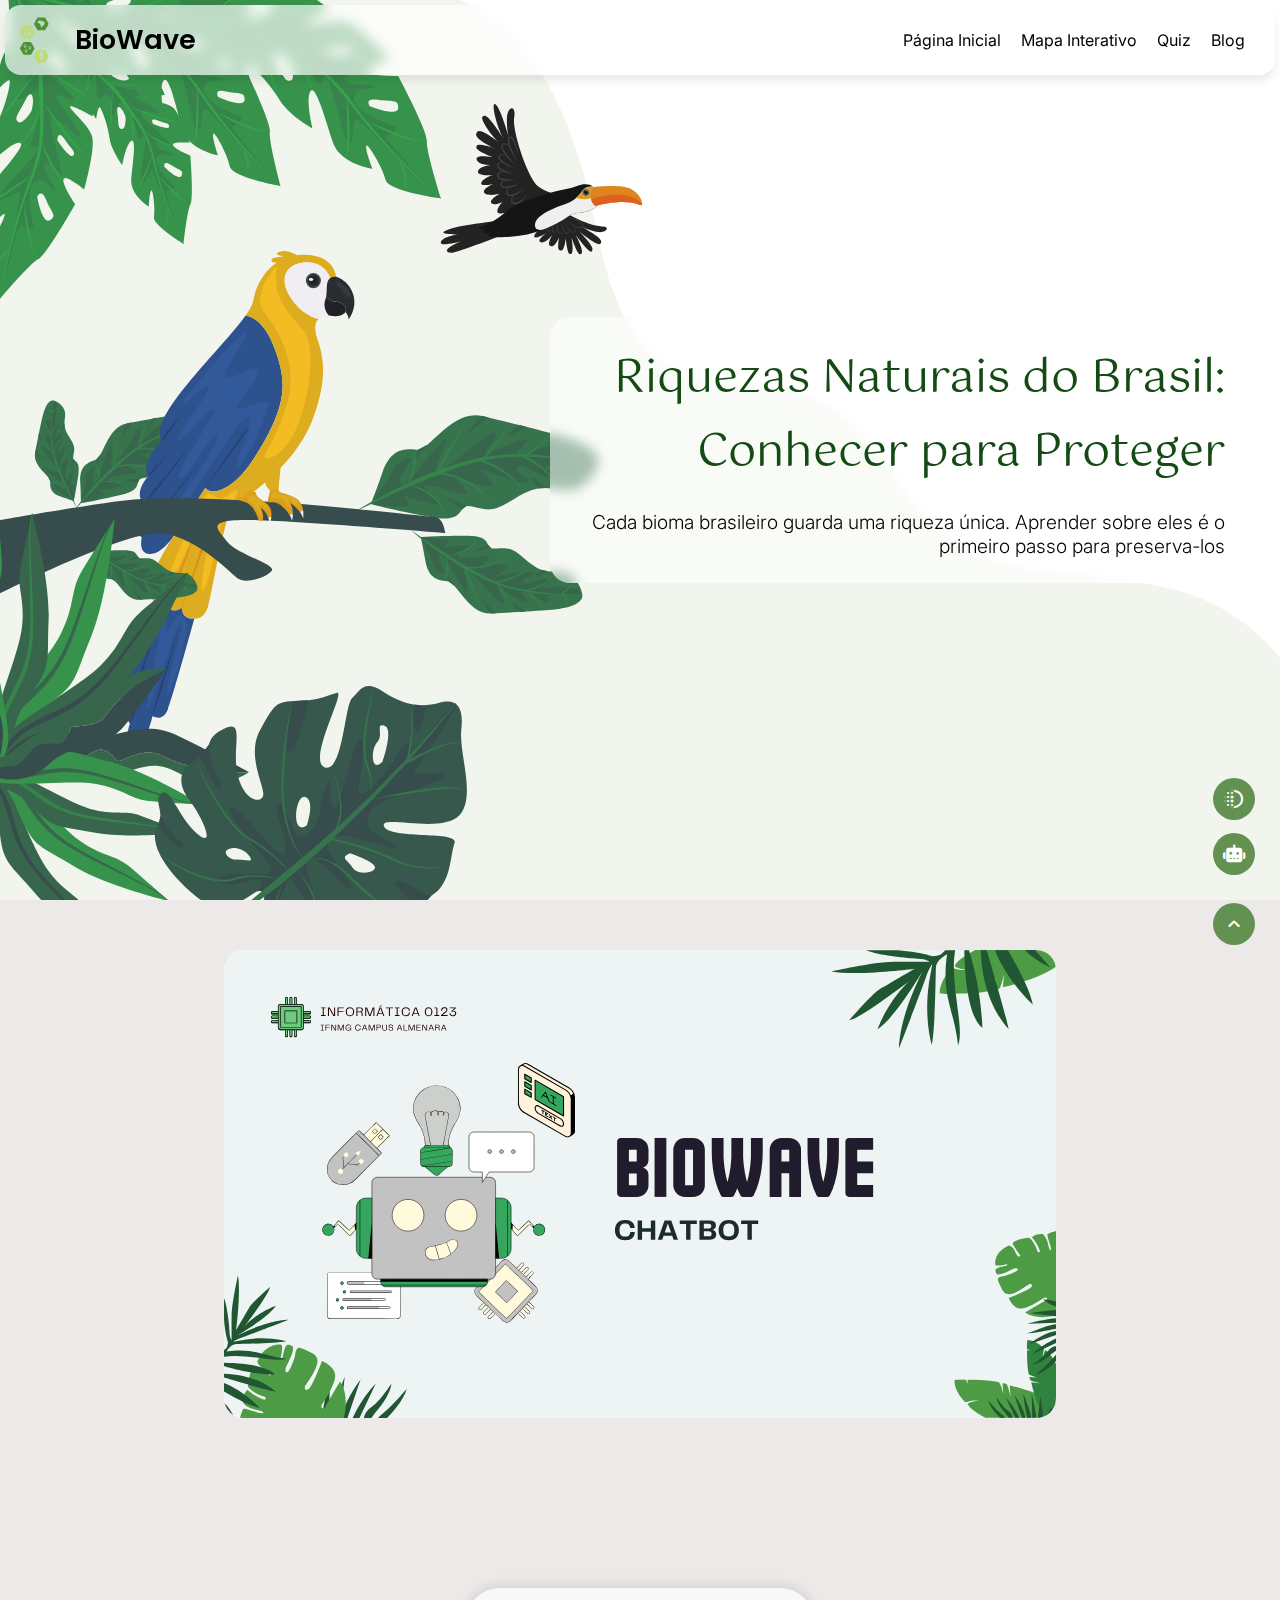
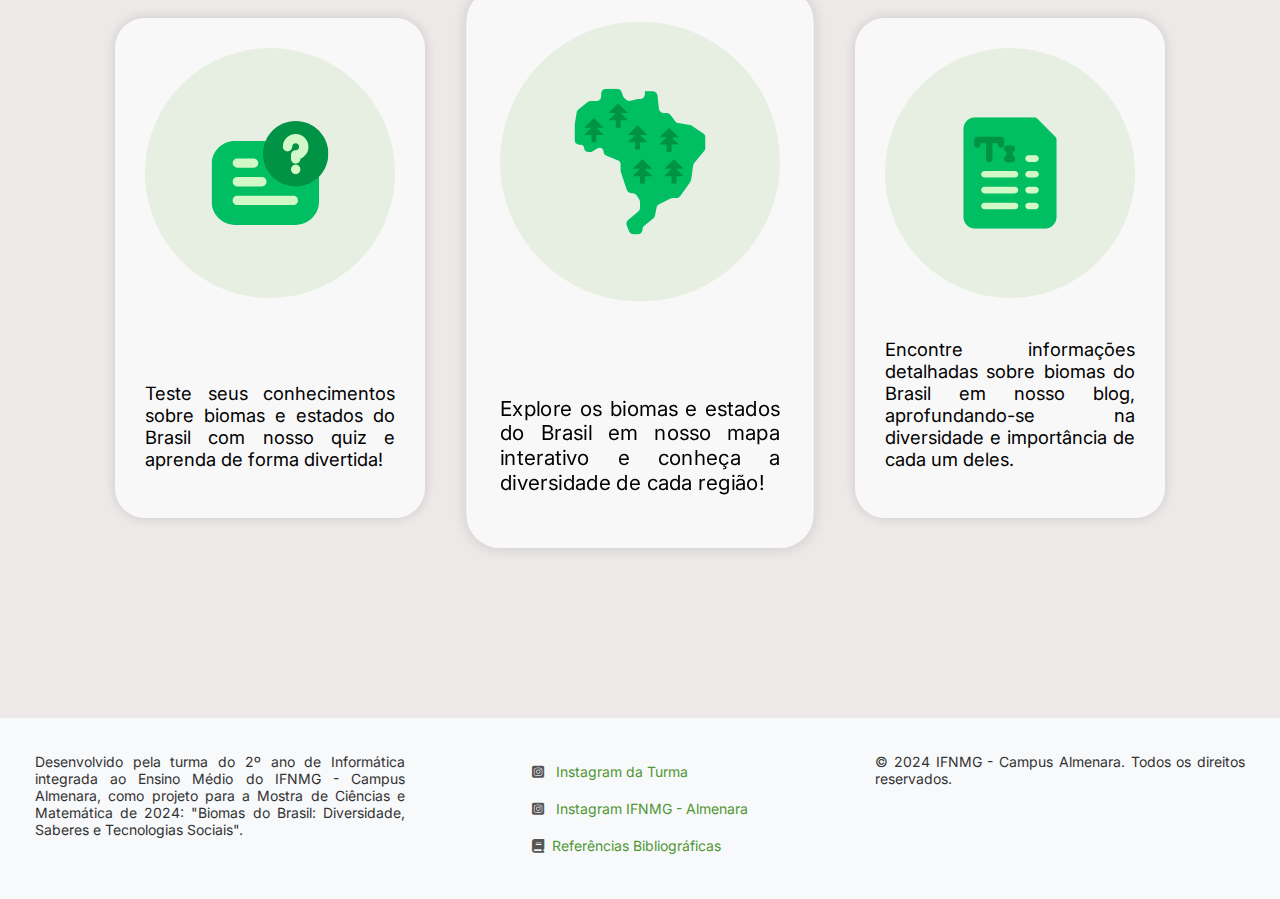
==== commit 7ad9e0d3: "novos slides" ====
--- a/index.html
+++ b/index.html
@@ -162,16 +162,16 @@
 
     <!-- Slide images -->
     <div class="slide first">
-      <img src="img/slides/1.gif" alt="Imagem 1">
+      <img src="img/slides/1.svg" alt="Imagem 1">
     </div>
     <div class="slide">
-      <img src="img/slides/2.gif" alt="Imagem 2">
+      <img src="img/slides/2.svg" alt="Imagem 2">
     </div>
     <div class="slide">
-      <img src="img/slides/3.gif" alt="Imagem 3">
+      <img src="img/slides/3.svg" alt="Imagem 3">
     </div>
     <div class="slide">
-      <img src="img/slides/4.gif" alt="Imagem 4">
+      <img src="img/slides/4.svg" alt="Imagem 4">
     </div>
 
     <!-- Navigation auto -->
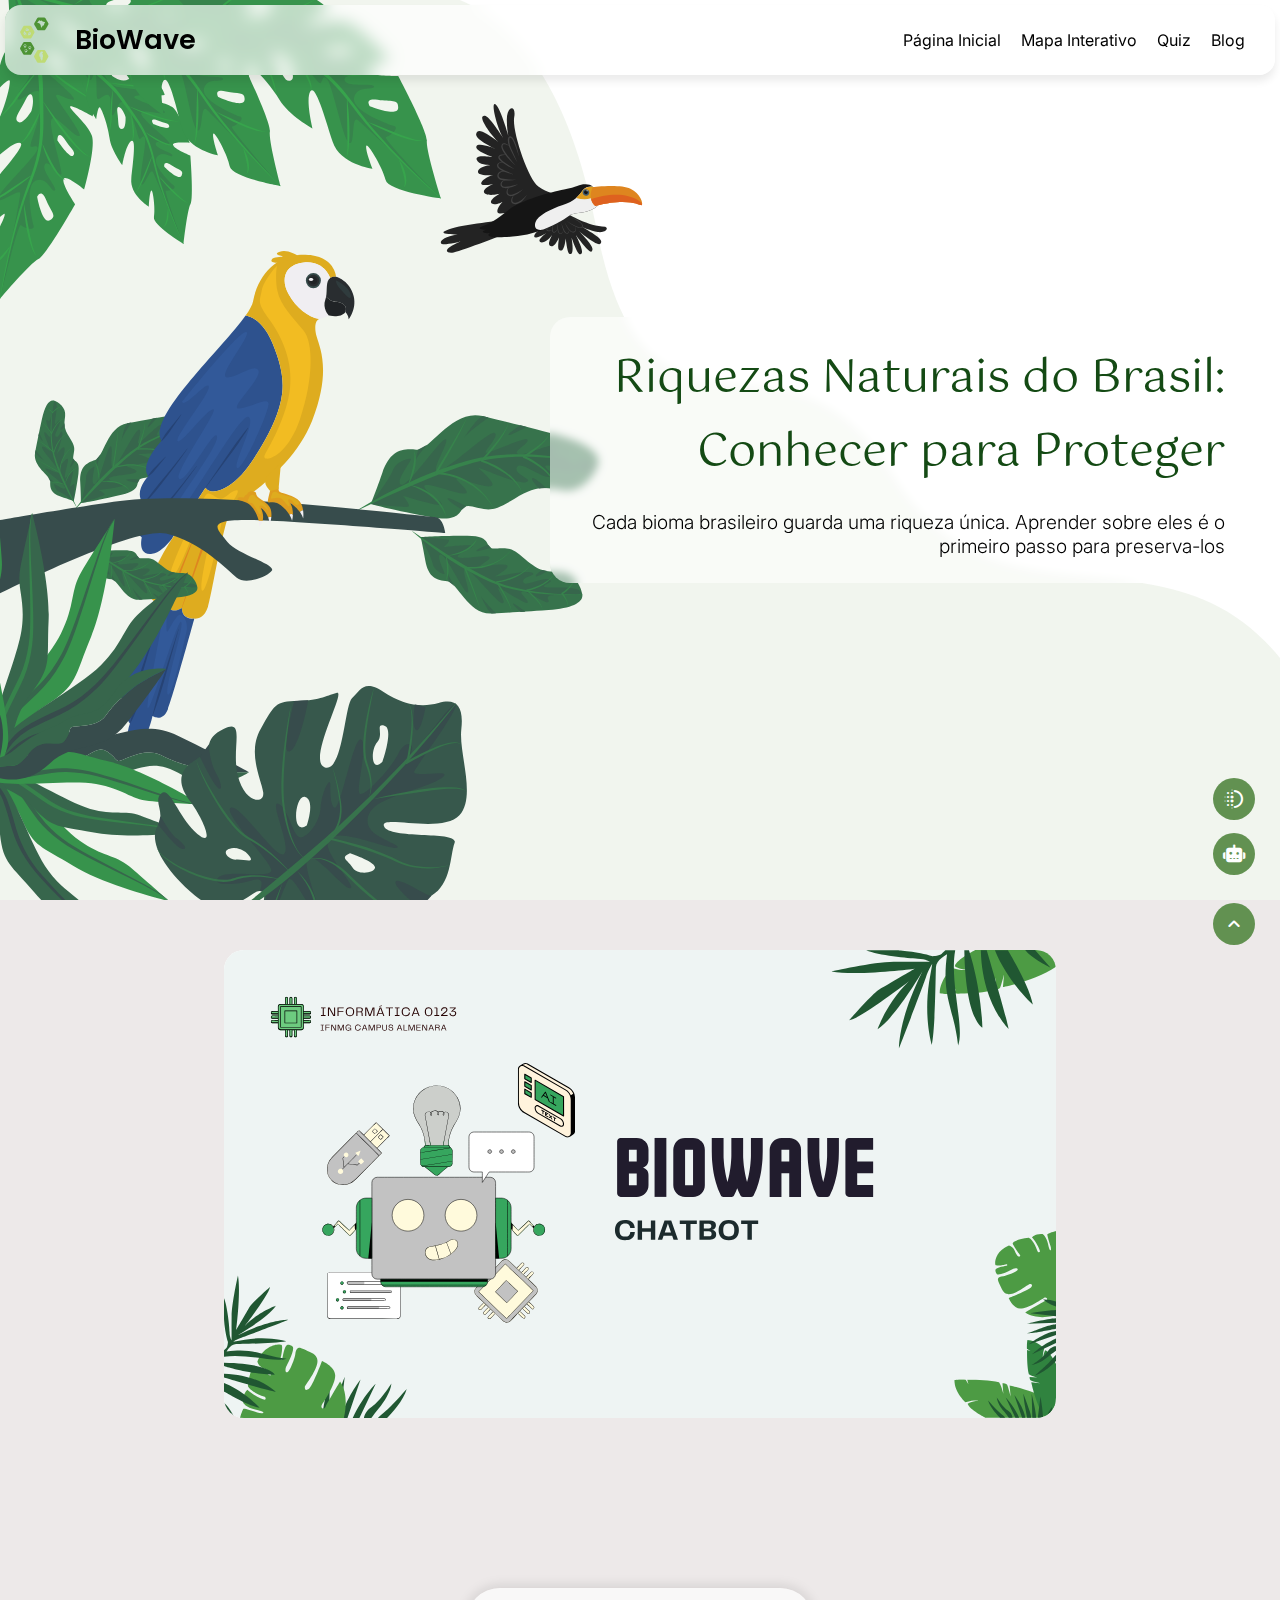
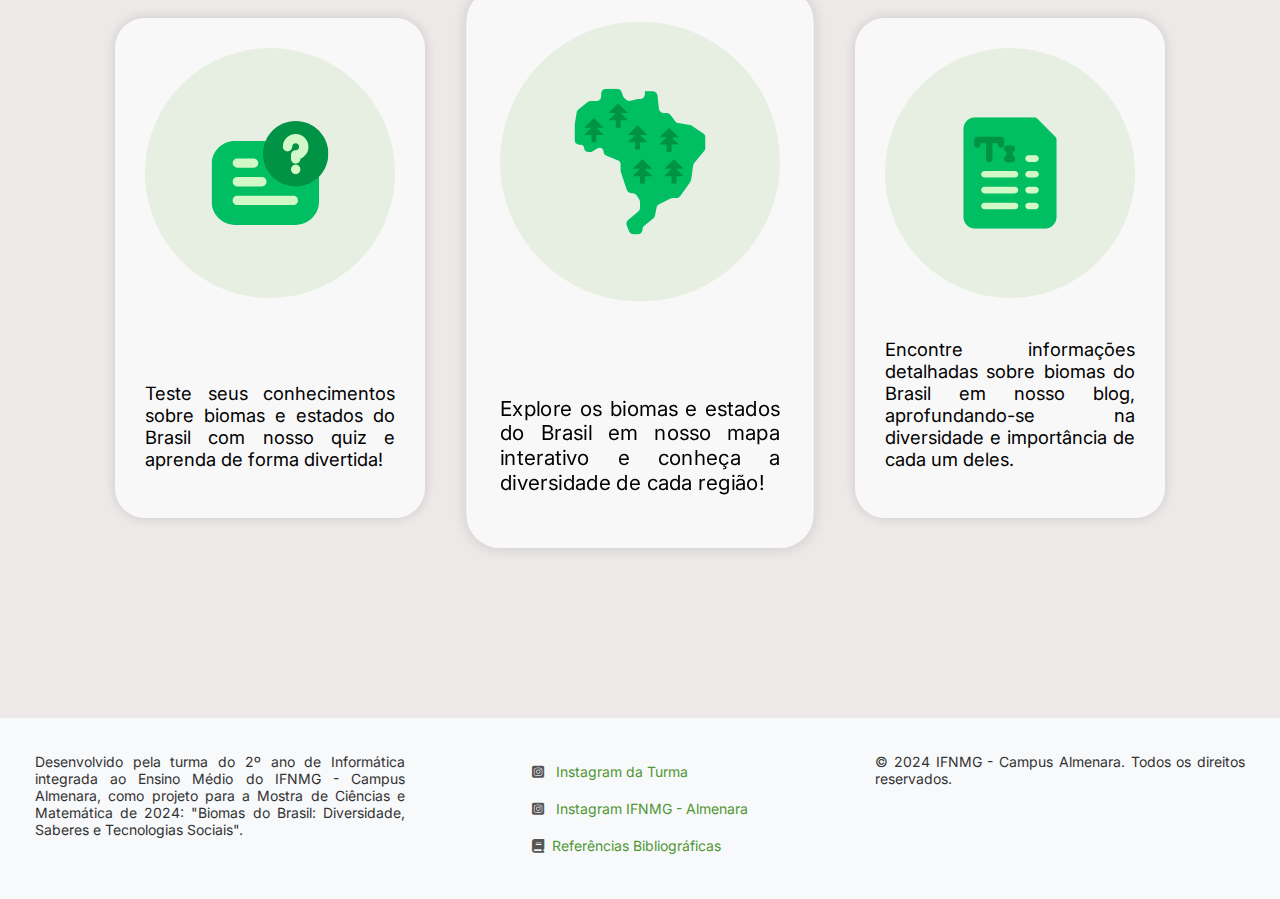
==== commit 8d0f651e: "script reposicionado (chatbot)" ====
--- a/index.html
+++ b/index.html
@@ -114,7 +114,6 @@
         </div>
       </div>
     </div>
-    <script type="module" src="source/chatbot.js"></script>
     <!-- Fim chatbot -->
 
     <!-- Blur switch -->
@@ -266,4 +265,5 @@
   </body>
   <script src="source/global.js"></script>
   <script src="source/initial.js"></script>
+  <script type="module" src="source/chatbot.js"></script>
 </html>
--- a/source/css/global.css
+++ b/source/css/global.css
@@ -36,7 +36,7 @@
   justify-content: space-between;
   height: 70px;
   z-index: 5;
-  backdrop-filter: blur(6px);
+  backdrop-filter: blur(8px);
   box-shadow: 0px 6px 8px 0px #00000015;
   position: fixed;
   top: 0;
@@ -96,7 +96,7 @@
   pointer-events: none;
   opacity: 0;
   transform: translateY(-10px);
-  backdrop-filter: blur(6px);
+  backdrop-filter: blur(4px);
   padding: 10px;
   padding-bottom: 0px;
   border-radius: 12px;
@@ -248,7 +248,7 @@
   background-color: #00000053;
   z-index: 1000;
   position: fixed;
-  backdrop-filter: blur(6px);
+  backdrop-filter: blur(4px);
 }
 
 .conteudoModal {
@@ -305,7 +305,7 @@
   width: 42px;
   border-radius: 50%;
   background-color: #629151;
-  backdrop-filter: blur(6px);
+  backdrop-filter: blur(4px);
   z-index: 10;
   transition: box-shadow 0.3s ease, transform 0.2s ease-in-out;
 }
@@ -333,7 +333,7 @@
   width: 42px;
   border-radius: 50%;
   background-color: #629151;
-  backdrop-filter: blur(6px);
+  backdrop-filter: blur(4px);
   z-index: 10;
   transition: box-shadow 0.3s ease, transform 0.2s ease-in-out;
 }
@@ -361,7 +361,7 @@
   width: 42px;
   border-radius: 50%;
   background-color: #629151;
-  backdrop-filter: blur(6px);
+  backdrop-filter: blur(4px);
   z-index: 10;
   transition: box-shadow 0.3s ease, transform 0.2s ease-in-out;
 }
@@ -372,7 +372,6 @@
 .btChatbot:active {
   transform: scale(0.9);
 }
-
 
 #chatIframe {
   position: fixed;
@@ -444,7 +443,6 @@
 }
 
 @media (max-width: 920px) {
-
   .partesHeader .title {
     font-size: 1.4em;
   }
@@ -483,13 +481,12 @@
   }
 }
 
-
-
 /* Chatbot */
 
 .conteinerIconeChat,
 .conteinerIconeUsuario,
-.iconeImg, .icone {
+.iconeImg,
+.icone {
   width: 35px;
   height: 35px;
   border-radius: 50%;
@@ -542,12 +539,13 @@
   justify-content: center;
   background-color: var(--cor-box-background);
   border-radius: 14px;
-  backdrop-filter: blur(6px);
+  backdrop-filter: blur(4px);
   height: 400px;
   width: 340px;
   box-shadow: 0px 8px 8px rgba(0, 0, 0, 0.234);
   transform: translateX(0);
-  transition: transform 0.3s ease, width 0.35s ease-in-out, height 0.35s ease-in-out;
+  transition: transform 0.3s ease, width 0.35s ease-in-out,
+    height 0.35s ease-in-out;
   padding-top: 40px;
   position: fixed;
   right: 20px;
@@ -741,4 +739,4 @@
   }
 }
 
-/* Fim Chatbot */+/* Fim Chatbot */
--- a/source/css/initial.css
+++ b/source/css/initial.css
@@ -39,7 +39,7 @@
   max-width: 800px;
   position: absolute;
   border-radius: 20px;
-  backdrop-filter: blur(6px);
+  backdrop-filter: blur(4px);
   background-color: #ffffff8d;
   padding: 25px;
   right: 100px;
